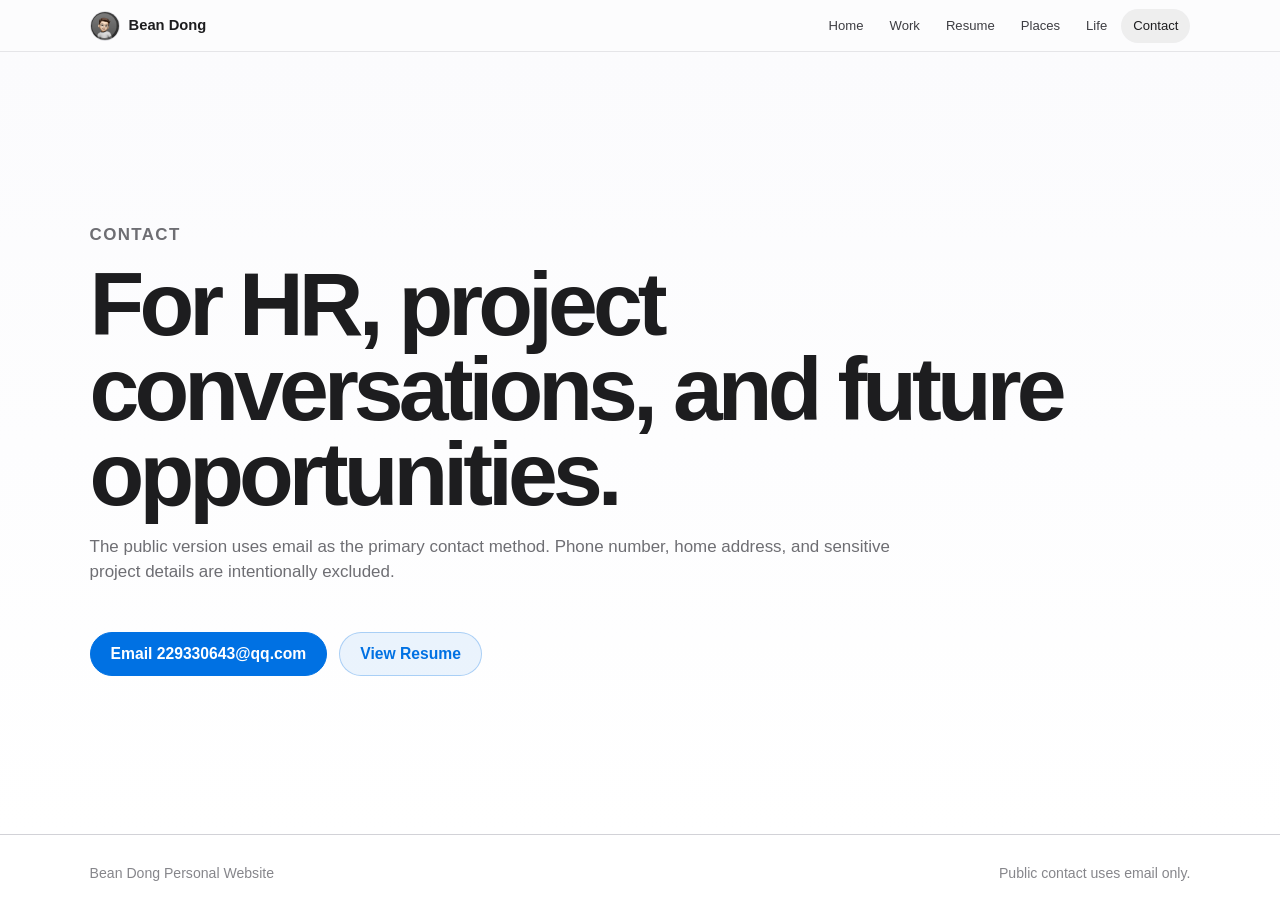
==== contact.html @ de344022 "Publish personal website" ====
<!doctype html>
<html lang="en">
  <head>
    <meta charset="utf-8" />
    <meta name="viewport" content="width=device-width, initial-scale=1" />
    <meta name="description" content="Contact Bean Dong." />
    <title>Contact | Bean Dong</title>
    <link rel="icon" href="data:," />
    <link rel="stylesheet" href="styles.css" />
  </head>
  <body data-page="contact">
    <header class="site-header">
      <a class="brand" href="index.html" aria-label="Bean Dong home">
        <img class="brand-avatar" src="assets/avatar.png" alt="" aria-hidden="true" />
        <span>Bean Dong</span>
      </a>
      <button class="nav-toggle" type="button" aria-label="Open navigation" aria-expanded="false">
        <span></span><span></span><span></span>
      </button>
      <nav class="site-nav" aria-label="Primary navigation">
        <a href="index.html" data-nav="home">Home</a>
        <a href="work.html" data-nav="work">Work</a>
        <a href="resume.html" data-nav="resume">Resume</a>
        <a href="places.html" data-nav="places">Places</a>
        <a href="life.html" data-nav="life">Life</a>
        <a href="contact.html" data-nav="contact">Contact</a>
      </nav>
    </header>

    <main>
      <section class="contact-hero">
        <p class="eyebrow">Contact</p>
        <h1>For HR, project conversations, and future opportunities.</h1>
        <p data-bind="contact.note"></p>
        <div class="hero-actions">
          <a class="button primary" id="email-link" href="#">Email Me</a>
          <a class="button secondary" href="resume.html">View Resume</a>
        </div>
      </section>
    </main>

    <footer class="site-footer">
      <span>Bean Dong Personal Website</span>
      <span>Public contact uses email only.</span>
    </footer>

    <script src="script.js"></script>
  </body>
</html>
---- styles.css ----
:root {
  color-scheme: light;
  --ink: #1d1d1f;
  --muted: #6e6e73;
  --subtle: #86868b;
  --line: #d2d2d7;
  --page: #ffffff;
  --soft: #f5f5f7;
  --card: rgba(255, 255, 255, 0.82);
  --blue: #0071e3;
  --blue-dark: #005bb5;
  --radius: 22px;
  --radius-small: 14px;
  --shadow: 0 20px 60px rgba(0, 0, 0, 0.07);
  font-family: -apple-system, BlinkMacSystemFont, "SF Pro Text", "SF Pro Display", "Helvetica Neue", Arial, sans-serif;
}

* {
  box-sizing: border-box;
}

html {
  scroll-behavior: smooth;
}

body {
  margin: 0;
  color: var(--ink);
  background: var(--page);
  line-height: 1.5;
  -webkit-font-smoothing: antialiased;
}

a {
  color: inherit;
  text-decoration: none;
}

.site-header {
  position: sticky;
  top: 0;
  z-index: 30;
  display: flex;
  align-items: center;
  justify-content: space-between;
  min-height: 52px;
  padding: 0 max(22px, 7vw);
  border-bottom: 1px solid rgba(210, 210, 215, 0.55);
  background: rgba(251, 251, 253, 0.78);
  backdrop-filter: saturate(180%) blur(20px);
}

.brand {
  display: inline-flex;
  align-items: center;
  gap: 9px;
  font-size: 0.92rem;
  font-weight: 700;
}

.brand-avatar {
  width: 30px;
  height: 30px;
  border: 1px solid rgba(210, 210, 215, 0.75);
  border-radius: 50%;
  object-fit: cover;
  object-position: center;
}

.site-nav {
  display: flex;
  align-items: center;
  gap: 2px;
}

.site-nav a {
  display: inline-flex;
  align-items: center;
  min-height: 34px;
  padding: 0 12px;
  border-radius: 999px;
  color: #3d3d42;
  font-size: 0.82rem;
  font-weight: 500;
}

.site-nav a:hover,
.site-nav a.active {
  color: var(--ink);
  background: rgba(0, 0, 0, 0.06);
}

.nav-toggle {
  display: none;
  width: 38px;
  height: 36px;
  border: 0;
  border-radius: var(--radius-small);
  background: transparent;
}

.nav-toggle span {
  display: block;
  width: 17px;
  height: 1.5px;
  margin: 4px auto;
  background: var(--ink);
}

.hero,
.page-hero,
.contact-hero,
.section {
  padding-right: max(22px, 7vw);
  padding-left: max(22px, 7vw);
}

.apple-hero {
  position: relative;
  display: grid;
  grid-template-columns: minmax(0, 1.08fr) minmax(430px, 0.92fr);
  gap: clamp(48px, 7vw, 112px);
  align-items: center;
  min-height: max(780px, calc(100svh - 52px));
  padding-top: 92px;
  padding-bottom: 108px;
  overflow: hidden;
  background:
    radial-gradient(circle at 88% 38%, rgba(204, 228, 255, 0.2), transparent 34%),
    linear-gradient(180deg, #fbfbfd 0%, #ffffff 62%, #f7f7f9 100%);
}

.apple-hero::after {
  content: "";
  position: absolute;
  right: -12vw;
  bottom: -24vh;
  width: min(760px, 64vw);
  aspect-ratio: 1;
  border-radius: 50%;
  background: linear-gradient(135deg, rgba(0, 113, 227, 0.12), rgba(175, 82, 222, 0.08), rgba(52, 199, 89, 0.07));
  filter: blur(42px);
  opacity: 0.52;
  z-index: 0;
}

.apple-hero > * {
  position: relative;
  z-index: 1;
}

.hero-copy {
  max-width: 690px;
}

.hero-statement {
  max-width: 610px;
  margin: 0;
  color: #2d2d2f;
  font-size: clamp(2.65rem, 4vw, 4.25rem);
  font-weight: 650;
  line-height: 1.02;
  text-wrap: balance;
}

.hero-story {
  display: grid;
  max-width: 630px;
  gap: 15px;
  margin-top: 30px;
}

.hero-story p {
  max-width: 620px;
  margin: 0;
  color: var(--muted);
  font-size: clamp(0.96rem, 1.15vw, 1.08rem);
  line-height: 1.62;
}

.hero-story .hero-story-lead {
  color: #48484b;
  font-size: clamp(1.08rem, 1.45vw, 1.28rem);
  font-weight: 580;
  line-height: 1.42;
}

.hero-tool-visual {
  position: relative;
  align-self: stretch;
  min-height: 650px;
  isolation: isolate;
}

.planet-system {
  position: absolute;
  inset: 0;
}

.planet-aura {
  position: absolute;
  top: 7%;
  right: -30%;
  width: 118%;
  aspect-ratio: 1;
  border-radius: 50%;
  background:
    radial-gradient(circle at 42% 42%, rgba(181, 232, 255, 0.54), rgba(72, 161, 238, 0.2) 44%, rgba(69, 111, 217, 0.08) 62%, transparent 73%);
  filter: blur(30px);
  opacity: 0.82;
  animation: planet-breathe 9s ease-in-out infinite;
}

.planet-sphere {
  position: absolute;
  z-index: 2;
  top: 7%;
  right: -36%;
  width: 108%;
  aspect-ratio: 1;
  overflow: hidden;
  border: 1px solid rgba(255, 255, 255, 0.58);
  border-radius: 50%;
  background:
    radial-gradient(circle at 30% 27%, rgba(237, 252, 255, 0.98), rgba(138, 218, 255, 0.74) 19%, rgba(47, 137, 225, 0.48) 45%, rgba(32, 75, 164, 0.62) 70%, rgba(24, 49, 119, 0.82) 100%);
  box-shadow:
    inset 32px 22px 70px rgba(255, 255, 255, 0.38),
    inset -70px -40px 110px rgba(18, 39, 105, 0.52),
    0 0 80px rgba(90, 190, 255, 0.3);
  animation: planet-breathe 9s ease-in-out infinite;
}

.planet-atmosphere {
  position: absolute;
  inset: -2%;
  border: 2px solid rgba(181, 236, 255, 0.44);
  border-radius: 50%;
  box-shadow:
    inset 0 0 48px rgba(209, 246, 255, 0.44),
    0 0 42px rgba(92, 197, 255, 0.34);
}

.planet-surface {
  position: absolute;
  inset: 0;
  background:
    radial-gradient(ellipse at 35% 31%, rgba(255, 255, 255, 0.34), transparent 24%),
    radial-gradient(ellipse at 61% 46%, rgba(73, 198, 225, 0.2), transparent 28%),
    radial-gradient(ellipse at 43% 71%, rgba(23, 75, 158, 0.28), transparent 34%),
    repeating-linear-gradient(164deg, transparent 0 25px, rgba(218, 249, 255, 0.055) 27px 29px, transparent 31px 52px);
  filter: blur(2px);
  animation: planet-surface-shift 18s ease-in-out infinite alternate;
}

.planet-haze {
  position: absolute;
  inset: 0;
  background: linear-gradient(110deg, rgba(255, 255, 255, 0.34), transparent 38%, rgba(15, 46, 121, 0.2) 79%);
  backdrop-filter: blur(1px);
}

.orbit-band {
  position: absolute;
  top: 34%;
  right: -39%;
  width: 146%;
  height: 32%;
  transform: rotate(-13deg);
}

.orbit-band span {
  position: absolute;
  border: 1px solid rgba(192, 235, 255, 0.72);
  border-radius: 50%;
  filter: drop-shadow(0 0 4px rgba(89, 190, 255, 0.2));
}

.orbit-band span:nth-child(1) {
  inset: 36% 23%;
  border-color: rgba(220, 247, 255, 0.82);
}

.orbit-band span:nth-child(2) {
  inset: 29% 18%;
  border-color: rgba(203, 240, 255, 0.68);
}

.orbit-band span:nth-child(3) {
  inset: 22% 13%;
  border-color: rgba(184, 231, 255, 0.54);
}

.orbit-band span:nth-child(4) {
  inset: 15% 8%;
  border-color: rgba(166, 220, 255, 0.42);
}

.orbit-band span:nth-child(5) {
  inset: 8% 3%;
  border-color: rgba(146, 207, 255, 0.3);
  filter: blur(0.25px) drop-shadow(0 0 6px rgba(89, 190, 255, 0.16));
}

.orbit-band span:nth-child(6) {
  inset: 1% -2%;
  border-color: rgba(127, 194, 250, 0.2);
  filter: blur(0.6px) drop-shadow(0 0 8px rgba(89, 190, 255, 0.12));
}

.orbit-band span:nth-child(7) {
  inset: -6% -7%;
  border-color: rgba(111, 180, 242, 0.11);
  filter: blur(1.2px) drop-shadow(0 0 10px rgba(89, 190, 255, 0.09));
}

.orbit-band-back {
  z-index: 1;
  clip-path: inset(-20% -15% 49% -15%);
  opacity: 0.62;
}

.orbit-band-front {
  z-index: 4;
  clip-path: inset(48% -15% -20% -15%);
  filter: drop-shadow(0 0 7px rgba(94, 197, 255, 0.2));
}

.tool-current {
  position: absolute;
  z-index: 7;
  top: 27%;
  right: -39%;
  width: 146%;
  height: 44%;
  clip-path: inset(48% -8% -18% -8%);
  transform: rotate(-13deg);
}

.tool-item {
  --tool-size: 52px;
  position: absolute;
  top: 0;
  left: 0;
  width: var(--tool-size);
  height: var(--tool-size);
  offset-path: ellipse(43% 34% at 50% 50%);
  offset-rotate: 0deg;
  animation: tool-orbit 34.65s linear var(--orbit-delay) infinite;
  will-change: offset-distance;
}

.tool-item-1 { --tool-size: 48px; }
.tool-item-2 { --tool-size: 54px; }
.tool-item-3 { --tool-size: 49px; }
.tool-item-4 { --tool-size: 57px; }
.tool-item-5 { --tool-size: 51px; }
.tool-item-6 { --tool-size: 45px; }
.tool-item-7 { --tool-size: 48px; }
.tool-item-8 { --tool-size: 55px; }
.tool-item-9 { --tool-size: 49px; }
.tool-item-10 { --tool-size: 43px; }
.tool-item-11 { --tool-size: 46px; }

.tool-icon-entry {
  width: 100%;
  height: 100%;
  opacity: 0;
  transform: translate3d(var(--capture-x), var(--capture-y), 0) scale(0.64) rotate(-12deg);
  animation: tool-capture 1100ms cubic-bezier(0.18, 0.74, 0.28, 1.08) var(--capture-delay) forwards;
}

.tool-icon-wrap {
  display: grid;
  width: 100%;
  height: 100%;
  place-items: center;
  border-radius: 25%;
  filter:
    drop-shadow(0 10px 15px rgba(10, 43, 88, 0.14))
    drop-shadow(0 0 10px rgba(115, 208, 255, 0.12));
  transform: rotate(13deg);
  transition:
    transform 280ms cubic-bezier(0.2, 0.8, 0.2, 1),
    filter 280ms ease,
    opacity 280ms ease;
}

.tool-item:hover {
  z-index: 8;
  animation-play-state: paused;
}

.tool-item:hover .tool-icon-wrap {
  filter:
    drop-shadow(0 18px 24px rgba(0, 0, 0, 0.16))
    drop-shadow(0 0 16px rgba(0, 113, 227, 0.14));
  transform: translateY(-5px) rotate(16deg) scale(1.12);
}

.tool-icon-wrap img {
  width: 100%;
  height: 100%;
  border-radius: 24%;
  object-fit: contain;
}

@keyframes tool-orbit {
  from { offset-distance: 0%; }
  to { offset-distance: 100%; }
}

@keyframes tool-capture {
  0% {
    opacity: 0;
    transform: translate3d(var(--capture-x), var(--capture-y), 0) scale(0.64) rotate(-12deg);
  }
  72% {
    opacity: 1;
    transform: translate3d(7px, -5px, 0) scale(1.04) rotate(3deg);
  }
  100% {
    opacity: 1;
    transform: translate3d(0, 0, 0) scale(1) rotate(0);
  }
}

@keyframes planet-breathe {
  0%,
  100% {
    filter: saturate(0.94) brightness(0.98);
    transform: scale(0.995);
  }
  50% {
    filter: saturate(1.05) brightness(1.035);
    transform: scale(1.01);
  }
}

@keyframes planet-surface-shift {
  from { transform: translate3d(-1.5%, -0.5%, 0) scale(1.02); }
  to { transform: translate3d(1.5%, 0.7%, 0) scale(1.05); }
}

.visual-fog {
  position: absolute;
  z-index: 6;
  inset: 0;
  pointer-events: none;
  background:
    linear-gradient(90deg, rgba(255, 255, 255, 0.78), transparent 20%),
    linear-gradient(180deg, transparent 66%, rgba(247, 247, 249, 0.55));
}

.page-hero,
.contact-hero {
  display: grid;
  align-content: center;
  min-height: 430px;
  padding-top: 88px;
  padding-bottom: 76px;
  background: linear-gradient(180deg, #fbfbfd, #fff);
}

.contact-hero {
  min-height: calc(100vh - 118px);
}

.eyebrow {
  margin: 0 0 14px;
  color: var(--blue);
  font-size: 0.78rem;
  font-weight: 700;
  letter-spacing: 0.08em;
  text-transform: uppercase;
}

h1,
h2,
h3,
h4,
p {
  overflow-wrap: anywhere;
}

h1 {
  max-width: 980px;
  margin: 0 auto;
  font-size: clamp(3.4rem, 8vw, 7.5rem);
  font-weight: 700;
  line-height: 0.95;
  letter-spacing: -0.055em;
}

.page-hero h1,
.contact-hero h1 {
  margin: 0;
  font-size: clamp(3rem, 7vw, 6rem);
}

h2 {
  margin: 0;
  font-size: clamp(2rem, 4.6vw, 4.4rem);
  font-weight: 700;
  line-height: 1.03;
  letter-spacing: -0.045em;
}

h3 {
  margin: 0;
  font-size: 1.35rem;
  line-height: 1.2;
  letter-spacing: -0.02em;
}

h4 {
  margin: 0;
}

.hero-title {
  max-width: 900px;
  margin: 22px auto 0;
  color: var(--ink);
  font-size: clamp(1.35rem, 2.5vw, 2.25rem);
  font-weight: 600;
  line-height: 1.16;
  white-space: pre-line;
  text-wrap: balance;
}

.hero-summary,
.page-hero p,
.contact-hero p,
.section-heading p,
.prose,
.info-panel p,
.resume-card p,
.place-card p,
.life-card p {
  max-width: 850px;
  color: var(--muted);
  font-size: 1.06rem;
}

.apple-hero .hero-summary {
  max-width: 620px;
  margin: 22px 0 0;
  font-size: 0.98rem;
  line-height: 1.58;
}

.large {
  font-size: clamp(1.18rem, 2vw, 1.65rem);
  line-height: 1.35;
}

.hero-actions {
  display: flex;
  flex-wrap: wrap;
  justify-content: flex-start;
  gap: 12px;
  margin-top: 30px;
}

.contact-hero .hero-actions {
  justify-content: flex-start;
}

.button {
  display: inline-flex;
  align-items: center;
  justify-content: center;
  min-height: 44px;
  padding: 0 20px;
  border: 1px solid var(--line);
  border-radius: 999px;
  font-size: 0.98rem;
  font-weight: 600;
  transition: transform 160ms ease, background 160ms ease, color 160ms ease;
}

.button:hover {
  transform: translateY(-1px);
}

.button.primary {
  color: #fff;
  border-color: var(--blue);
  background: var(--blue);
}

.button.primary:hover {
  background: var(--blue-dark);
}

.button.secondary {
  color: var(--blue);
  border-color: rgba(0, 113, 227, 0.28);
  background: rgba(0, 113, 227, 0.08);
}

.button.text-button {
  color: var(--blue);
  border-color: transparent;
  background: transparent;
}

.tag-cloud,
.capability-list,
.badge-list {
  display: flex;
  flex-wrap: wrap;
  gap: 8px;
}

.tag-cloud {
  justify-content: flex-start;
  max-width: 680px;
  margin: 26px 0 0;
}

.hero-tag-cloud {
  position: absolute;
  right: max(22px, 7vw);
  bottom: 34px;
  left: max(22px, 7vw);
  width: auto;
  max-width: none;
  margin: 0;
  justify-content: center;
  gap: 8px 10px;
}

.hero-tag-cloud .tag {
  color: #57575b;
  background: rgba(255, 255, 255, 0.58);
  box-shadow: inset 0 0 0 1px rgba(210, 210, 215, 0.32);
  backdrop-filter: blur(10px);
}

.tag,
.badge,
.capability {
  display: inline-flex;
  align-items: center;
  min-height: 30px;
  padding: 5px 10px;
  border-radius: 999px;
  color: #424245;
  background: rgba(245, 245, 247, 0.92);
  font-size: 0.86rem;
  font-weight: 600;
}

.section {
  padding-top: 104px;
  padding-bottom: 104px;
}

.soft-section {
  background: var(--soft);
}

.split-section {
  display: grid;
  grid-template-columns: minmax(260px, 0.9fr) minmax(320px, 1.1fr);
  gap: 48px;
  align-items: start;
}

.section-heading {
  display: grid;
  gap: 14px;
  margin-bottom: 34px;
}

.section-heading.compact {
  max-width: 900px;
}

.section-heading.centered {
  max-width: 820px;
  margin-right: auto;
  margin-left: auto;
  text-align: center;
}

.section-heading.centered p {
  margin-right: auto;
  margin-left: auto;
}

.metric-grid,
.preview-grid,
.places-grid,
.life-grid {
  display: grid;
  grid-template-columns: repeat(3, minmax(0, 1fr));
  gap: 18px;
}

.metric,
.preview-card,
.info-panel,
.timeline-card,
.resume-card,
.place-card,
.life-card {
  border: 1px solid rgba(210, 210, 215, 0.78);
  border-radius: var(--radius);
  background: var(--card);
  box-shadow: var(--shadow);
}

.metric,
.preview-card,
.info-panel,
.resume-card,
.place-card,
.life-card {
  padding: 24px;
}

.metric,
.preview-card,
.info-panel,
.resume-card,
.place-card,
.life-card {
  transition: transform 220ms ease, box-shadow 220ms ease;
}

.metric:hover,
.preview-card:hover,
.info-panel:hover,
.resume-card:hover,
.place-card:hover,
.life-card:hover {
  transform: translateY(-3px);
  box-shadow: 0 26px 70px rgba(0, 0, 0, 0.09);
}

.metric strong {
  display: block;
  font-size: 2.3rem;
  line-height: 1;
}

.metric h3 {
  margin-top: 14px;
  font-size: 1.08rem;
}

.metric span {
  display: block;
  margin-top: 8px;
  color: var(--muted);
  font-size: 0.95rem;
  font-weight: 500;
}

.preview-card {
  display: grid;
  gap: 14px;
}

.preview-card p,
.timeline-card p {
  margin: 0;
  color: var(--muted);
}

.work-overview {
  display: grid;
  grid-template-columns: repeat(2, minmax(0, 1fr));
  gap: 18px;
  margin-bottom: 24px;
}

.work-page {
  --work-pad: max(22px, 7vw);
  background:
    radial-gradient(circle at 88% 5%, rgba(0, 113, 227, 0.055), transparent 24rem),
    linear-gradient(180deg, #fbfbfd 0, #fff 34rem);
}

.work-intro,
.work-timeline-section {
  padding-right: var(--work-pad);
  padding-left: var(--work-pad);
}

.work-intro {
  padding-top: 28px;
  padding-bottom: 18px;
}

.work-label {
  margin-bottom: 12px;
}

.work-page .work-overview {
  gap: 14px;
  margin-bottom: 0;
}

.work-page .info-panel {
  position: relative;
  min-height: 190px;
  padding: 23px 24px 22px;
  overflow: hidden;
  border-color: rgba(210, 210, 215, 0.64);
  background: rgba(255, 255, 255, 0.72);
  box-shadow: 0 12px 36px rgba(0, 0, 0, 0.045);
  backdrop-filter: blur(18px);
}

.work-page .info-panel:hover {
  transform: none;
  box-shadow: 0 16px 42px rgba(0, 0, 0, 0.065);
}

.work-page .info-panel h2 {
  margin-top: 14px;
  font-size: clamp(1.45rem, 2.2vw, 2rem);
  letter-spacing: -0.035em;
}

.work-page .info-panel > p {
  max-width: 700px;
  margin: 9px 0 0;
  color: #626267;
  font-size: 0.92rem;
  line-height: 1.52;
}

.panel-heading {
  display: flex;
  align-items: center;
  justify-content: space-between;
  gap: 16px;
}

.panel-label {
  margin: 0;
  color: var(--subtle);
  font-size: 0.7rem;
  font-weight: 750;
  letter-spacing: 0.09em;
  text-transform: uppercase;
}

.status-dot {
  display: inline-flex;
  align-items: center;
  gap: 6px;
  color: #46705c;
  font-size: 0.72rem;
  font-weight: 650;
}

.status-dot::before {
  width: 7px;
  height: 7px;
  border-radius: 50%;
  background: #64a77f;
  box-shadow: 0 0 0 4px rgba(100, 167, 127, 0.12);
  content: "";
}

.overlap-symbol {
  position: relative;
  width: 44px;
  height: 17px;
}

.overlap-symbol i {
  position: absolute;
  width: 29px;
  height: 4px;
  border-radius: 999px;
  background: #8297b6;
}

.overlap-symbol i:nth-child(1) { top: 0; left: 0; }
.overlap-symbol i:nth-child(2) { top: 6px; left: 8px; background: #8e82ae; }
.overlap-symbol i:nth-child(3) { top: 12px; left: 15px; background: #6c9e9b; }

.work-page .program-list,
.work-page .capability-list {
  display: flex;
  flex-wrap: wrap;
  gap: 6px;
}

.work-page .program-list {
  margin-top: 15px;
}

.program-tag {
  display: inline-flex;
  align-items: center;
  min-height: 25px;
  padding: 3px 9px;
  color: #45617f;
  border: 1px solid rgba(79, 128, 184, 0.16);
  border-radius: 999px;
  background: rgba(79, 128, 184, 0.08);
  font-size: 0.7rem;
  font-weight: 650;
}

.work-page .capability-list {
  margin-top: 7px;
}

.work-page .capability {
  min-height: 25px;
  padding: 3px 8px;
  color: #5d5d62;
  background: rgba(245, 245, 247, 0.92);
  font-size: 0.7rem;
  font-weight: 600;
}

.work-page .capability:nth-child(n + 5) {
  display: none;
}

.timeline-link {
  display: inline-flex;
  gap: 7px;
  align-items: center;
  margin-top: 15px;
  color: var(--blue);
  font-size: 0.82rem;
  font-weight: 650;
}

.work-timeline-section {
  padding-top: 20px;
  padding-bottom: 104px;
}

.work-timeline-heading {
  display: grid;
  grid-template-columns: auto auto minmax(260px, 1fr);
  gap: 10px 18px;
  align-items: baseline;
  margin: 0 0 16px 94px;
}

.work-timeline-heading .eyebrow {
  margin: 0;
}

.work-timeline-heading h1 {
  margin: 0;
  font-size: 1.3rem;
  line-height: 1.15;
  letter-spacing: -0.025em;
}

.work-timeline-heading > p {
  max-width: 560px;
  margin: 0;
  color: var(--muted);
  font-size: 0.78rem;
  line-height: 1.4;
}

.tone-blue { --tone: #4f80b8; }
.tone-violet { --tone: #8174a6; }
.tone-teal { --tone: #4f8f8c; }
.tone-indigo { --tone: #667c9d; }
.tone-slate { --tone: #83868d; }

.timeline-list {
  position: relative;
  display: grid;
  gap: 18px;
  padding-bottom: 12px;
}

.timeline-list::before {
  position: absolute;
  top: 18px;
  bottom: 18px;
  left: 46px;
  width: 2px;
  border-radius: 999px;
  background: linear-gradient(180deg, #4f80b8, #8174a6 28%, #4f8f8c 58%, #667c9d 78%, #83868d);
  content: "";
}

.timeline-entry {
  position: relative;
  display: grid;
  grid-template-columns: 94px minmax(0, 1fr);
  align-items: start;
}

.timeline-rail {
  position: relative;
  display: flex;
  justify-content: center;
  padding-top: 24px;
}

.timeline-rail::after {
  position: absolute;
  top: 39px;
  right: 0;
  left: 47px;
  height: 2px;
  background: color-mix(in srgb, var(--tone) 62%, white);
  content: "";
}

.timeline-node {
  z-index: 1;
  display: grid;
  width: 32px;
  height: 32px;
  place-items: center;
  color: var(--tone);
  border: 2px solid var(--tone);
  border-radius: 50%;
  background: #fff;
  box-shadow: 0 0 0 6px #fff;
  font-size: 0.62rem;
  font-weight: 750;
}

.timeline-card {
  position: relative;
  padding: 24px 26px;
  overflow: hidden;
  border-color: rgba(210, 210, 215, 0.7);
  box-shadow: none;
}

.timeline-card::before {
  position: absolute;
  top: 0;
  bottom: 0;
  left: 0;
  width: 4px;
  background: var(--tone);
  content: "";
}

.timeline-body {
  display: grid;
  gap: 14px;
}

.timeline-heading {
  display: grid;
  grid-template-columns: minmax(0, 1fr) 128px;
  gap: 24px;
  align-items: center;
}

.timeline-type {
  margin-bottom: 6px !important;
  color: var(--tone) !important;
  font-size: 0.69rem;
  font-weight: 700;
  letter-spacing: 0.08em;
  text-transform: uppercase;
}

.timeline-heading h3 {
  font-size: clamp(1.35rem, 2vw, 1.75rem);
}

.timeline-company {
  margin-top: 4px !important;
  font-size: 0.84rem;
}

.product-visual {
  display: grid;
  width: 128px;
  height: 96px;
  place-items: center;
  overflow: hidden;
  border-radius: 15px;
  background: linear-gradient(145deg, #fbfbfd, #f1f1f3);
}

.product-visual img {
  width: 100%;
  height: 100%;
  object-fit: contain;
  transform: scale(1.06);
}

.timeline-meta {
  display: grid;
  grid-template-columns: repeat(3, minmax(0, 1fr));
  gap: 10px;
}

.meta-box {
  padding: 10px 11px;
  border-radius: var(--radius-small);
  background: rgba(245, 245, 247, 0.88);
}

.meta-box span {
  display: block;
  color: var(--subtle);
  font-size: 0.76rem;
  font-weight: 700;
  text-transform: uppercase;
}

.meta-box strong {
  display: block;
  margin-top: 3px;
  font-size: 0.86rem;
}

.timeline-card ul,
.resume-card ul {
  margin: 0;
  padding-left: 18px;
  color: var(--muted);
}

.details {
  color: var(--muted);
  font-size: 0.9rem;
  line-height: 1.55;
}

.timeline-highlight {
  display: grid;
  grid-template-columns: 125px minmax(0, 1fr);
  gap: 16px;
  padding-top: 12px;
  border-top: 1px solid rgba(210, 210, 215, 0.65);
}

.timeline-highlight span {
  color: var(--subtle);
  font-size: 0.69rem;
  font-weight: 700;
  letter-spacing: 0.06em;
  text-transform: uppercase;
}

.timeline-highlight p {
  color: #4d4d51;
  font-size: 0.84rem;
  line-height: 1.45;
}

.work-page .timeline-card .badge {
  min-height: 25px;
  padding: 3px 8px;
  color: color-mix(in srgb, var(--tone) 72%, #3d3d42);
  background: color-mix(in srgb, var(--tone) 9%, white);
  font-size: 0.7rem;
}

.resume-layout {
  display: grid;
  grid-template-columns: repeat(2, minmax(0, 1fr));
  gap: 18px;
}

.resume-card {
  padding: 30px;
  box-shadow: none;
}

.resume-card.wide {
  grid-column: 1 / -1;
}

.resume-primary {
  background: #fbfbfd;
}

.resume-profile {
  display: grid;
  max-width: 900px;
  gap: 8px;
  margin-top: 24px;
}

.resume-profile p {
  margin: 0;
  color: var(--muted);
  font-size: 1.04rem;
}

.resume-experience-item {
  padding: 34px 0;
  border-bottom: 1px solid var(--line);
}

.resume-experience-item:last-child {
  border-bottom: 0;
}

.resume-experience-item h3 {
  margin-bottom: 6px;
}

.resume-experience-heading {
  display: flex;
  justify-content: space-between;
  gap: 24px;
  align-items: flex-start;
  margin-bottom: 24px;
}

.resume-experience-heading p {
  margin: 4px 0 0;
}

.resume-experience-heading span {
  flex: 0 0 auto;
  display: block;
  color: var(--subtle);
  font-weight: 700;
}

.resume-experience-item h4 {
  margin: 22px 0 10px;
  color: var(--subtle);
  font-size: 0.74rem;
  letter-spacing: 0.09em;
  text-transform: uppercase;
}

.resume-experience-item ol,
.resume-experience-item ul {
  display: grid;
  gap: 8px;
  margin: 0;
  padding-left: 20px;
  color: var(--muted);
}

.resume-product-list {
  grid-template-columns: repeat(2, minmax(0, 1fr));
}

.skill-columns {
  display: grid;
  grid-template-columns: repeat(3, minmax(0, 1fr));
  gap: 14px;
}

.skill-group {
  padding: 16px;
  border-radius: var(--radius-small);
  background: var(--soft);
}

.skill-group ul {
  margin: 10px 0 0;
}

.place-card,
.life-card {
  box-shadow: none;
}

.place-card {
  display: grid;
  gap: 14px;
}

.life-card {
  min-height: 220px;
}

.site-footer {
  display: flex;
  justify-content: space-between;
  flex-wrap: wrap;
  gap: 12px;
  padding: 28px max(22px, 7vw);
  color: var(--subtle);
  border-top: 1px solid var(--line);
  font-size: 0.88rem;
}

@media (max-width: 980px) {
  .apple-hero {
    grid-template-columns: 1fr;
    gap: 22px;
    padding-top: 76px;
  }

  .hero-copy {
    max-width: 760px;
  }

  .hero-tool-visual {
    width: min(620px, 100%);
    min-height: 520px;
    margin: 0 auto;
  }

  .split-section,
  .work-overview,
  .resume-layout {
    grid-template-columns: 1fr;
  }

  .metric-grid,
  .preview-grid,
  .places-grid,
  .life-grid,
  .skill-columns,
  .timeline-meta {
    grid-template-columns: repeat(2, minmax(0, 1fr));
  }

}

@media (max-width: 720px) {
  .site-header {
    min-height: 56px;
    padding: 0 18px;
  }

  .nav-toggle {
    display: block;
  }

  .site-nav {
    position: absolute;
    top: 56px;
    right: 14px;
    left: 14px;
    display: none;
    flex-direction: column;
    align-items: stretch;
    padding: 8px;
    border: 1px solid rgba(210, 210, 215, 0.78);
    border-radius: var(--radius-small);
    background: rgba(251, 251, 253, 0.96);
    box-shadow: var(--shadow);
  }

  .site-header.nav-open .site-nav {
    display: flex;
  }

  .site-nav a {
    min-height: 42px;
  }

  .apple-hero {
    min-height: auto;
    gap: 52px;
    padding-top: 54px;
    padding-bottom: 64px;
  }

  .page-hero,
  .contact-hero,
  .section {
    padding-right: 20px;
    padding-left: 20px;
  }

  .section {
    padding-top: 72px;
    padding-bottom: 72px;
  }

  .work-page {
    --work-pad: 20px;
  }

  .work-intro {
    padding-top: 22px;
    padding-bottom: 12px;
  }

  .work-page .work-overview {
    grid-template-columns: 1fr;
  }

  .work-page .info-panel {
    min-height: auto;
    padding: 20px;
  }

  .work-timeline-section {
    padding-top: 18px;
    padding-bottom: 72px;
  }

  .work-timeline-heading {
    display: grid;
    grid-template-columns: auto 1fr;
    gap: 5px 10px;
    margin: 0 0 14px 56px;
  }

  .work-timeline-heading h1 {
    font-size: 1.12rem;
  }

  .work-timeline-heading > p {
    grid-column: 1 / -1;
  }

  .timeline-list {
    gap: 14px;
  }

  .timeline-list::before {
    left: 23px;
  }

  .timeline-entry {
    grid-template-columns: 56px minmax(0, 1fr);
  }

  .timeline-rail {
    padding-top: 20px;
  }

  .timeline-rail::after {
    top: 33px;
    left: 24px;
  }

  .timeline-node {
    width: 28px;
    height: 28px;
    box-shadow: 0 0 0 4px #fff;
    font-size: 0.58rem;
  }

  .timeline-card {
    padding: 19px 18px;
  }

  .page-hero,
  .contact-hero {
    min-height: auto;
    padding-top: 64px;
    padding-bottom: 52px;
  }

  h1 {
    font-size: clamp(3.1rem, 15vw, 4.8rem);
  }

  .hero-statement {
    font-size: clamp(2.65rem, 12vw, 4rem);
  }

  .hero-story {
    gap: 14px;
    margin-top: 28px;
  }

  .hero-story p {
    font-size: 1rem;
    line-height: 1.56;
  }

  .hero-story .hero-story-lead {
    font-size: 1.12rem;
  }

  .hero-tool-visual {
    width: 100%;
    min-height: 390px;
  }

  .planet-aura {
    top: 11%;
    right: -38%;
    width: 122%;
  }

  .planet-sphere {
    top: 12%;
    right: -42%;
    width: 112%;
  }

  .orbit-band {
    top: 43%;
    right: -48%;
    width: 150%;
    height: 31%;
  }

  .orbit-band-front {
    top: 43%;
  }

  .tool-current {
    top: 37%;
    right: -48%;
    width: 150%;
    height: 42%;
  }

  .tool-item {
    --tool-size: 38px;
    animation-duration: 42s;
  }

  .tool-item-2,
  .tool-item-4,
  .tool-item-8 {
    --tool-size: 43px;
  }

  .tool-item-6,
  .tool-item-10,
  .tool-item-11 {
    --tool-size: 34px;
  }

  .visual-fog {
    background:
      linear-gradient(90deg, rgba(255, 255, 255, 0.58), transparent 18%),
      linear-gradient(180deg, transparent 64%, rgba(247, 247, 249, 0.48));
  }

  .page-hero h1,
  .contact-hero h1 {
    font-size: clamp(2.7rem, 13vw, 4.3rem);
  }

  h2 {
    font-size: clamp(2rem, 10vw, 3.2rem);
  }

  .metric-grid,
  .preview-grid,
  .places-grid,
  .life-grid,
  .skill-columns,
  .timeline-meta {
    grid-template-columns: 1fr;
  }

  .timeline-heading {
    grid-template-columns: 1fr;
  }

  .product-visual {
    width: 100%;
    height: 170px;
    grid-row: 1;
  }

  .timeline-highlight {
    grid-template-columns: 1fr;
    gap: 5px;
  }

  .resume-experience-heading {
    display: grid;
    gap: 8px;
  }

  .resume-product-list {
    grid-template-columns: 1fr;
  }

  .hero-actions {
    justify-content: flex-start;
  }

  .hero-actions .button {
    width: auto;
  }

  .hero-tag-cloud {
    position: relative;
    right: auto;
    bottom: auto;
    left: auto;
    grid-column: 1;
    width: 100%;
    margin-top: -16px;
    justify-content: center;
  }
}

@media (prefers-reduced-motion: reduce) {
  html {
    scroll-behavior: auto;
  }

  .tool-item {
    opacity: 1;
    transform: none;
    animation: none;
  }

  .tool-item-1 { offset-distance: 0%; }
  .tool-item-2 { offset-distance: 9%; }
  .tool-item-3 { offset-distance: 18%; }
  .tool-item-4 { offset-distance: 27%; }
  .tool-item-5 { offset-distance: 36%; }
  .tool-item-6 { offset-distance: 45%; }
  .tool-item-7 { offset-distance: 54%; }
  .tool-item-8 { offset-distance: 63%; }
  .tool-item-9 { offset-distance: 72%; }
  .tool-item-10 { offset-distance: 81%; }
  .tool-item-11 { offset-distance: 90%; }

  .tool-icon-entry {
    opacity: 1;
    transform: none;
    animation: none;
  }

  .planet-aura,
  .planet-sphere,
  .planet-surface {
    animation: none;
  }

  .tool-icon-wrap,
  .button,
  .metric,
  .preview-card,
  .info-panel,
  .resume-card,
  .place-card,
  .life-card {
    transition: none;
  }
}
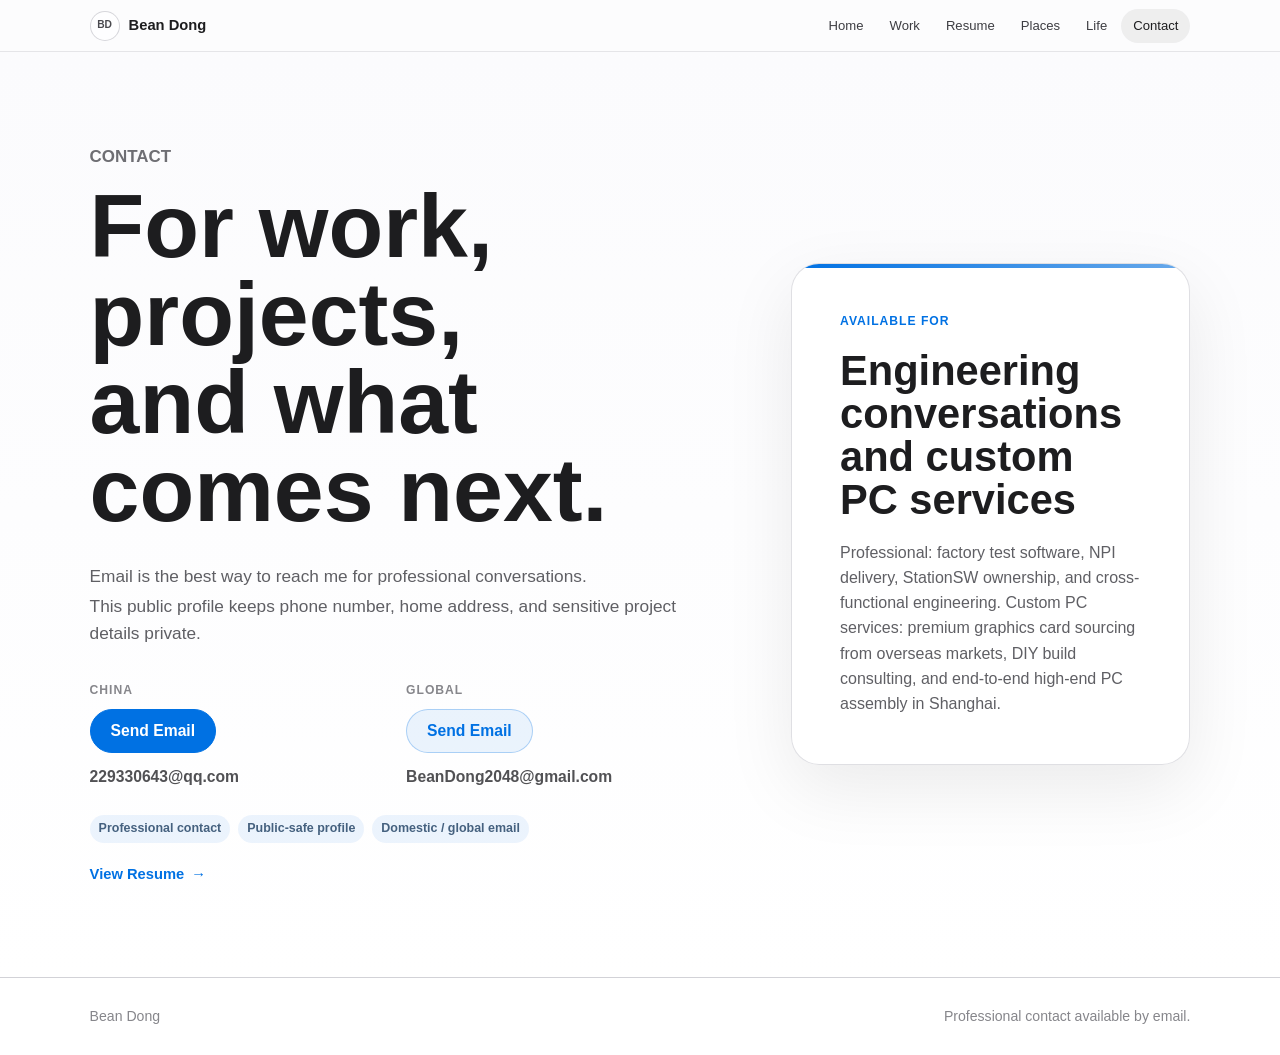
==== commit a858ab87: "Refresh personal website content and visuals" ====
--- a/contact.html
+++ b/contact.html
@@ -6,12 +6,12 @@
     <meta name="description" content="Contact Bean Dong." />
     <title>Contact | Bean Dong</title>
     <link rel="icon" href="data:," />
-    <link rel="stylesheet" href="styles.css" />
+    <link rel="stylesheet" href="styles.css?v=20260610-4" />
   </head>
   <body data-page="contact">
     <header class="site-header">
       <a class="brand" href="index.html" aria-label="Bean Dong home">
-        <img class="brand-avatar" src="assets/avatar.png" alt="" aria-hidden="true" />
+        <span class="brand-monogram" aria-hidden="true">BD</span>
         <span>Bean Dong</span>
       </a>
       <button class="nav-toggle" type="button" aria-label="Open navigation" aria-expanded="false">
@@ -28,22 +28,53 @@
     </header>
 
     <main>
-      <section class="contact-hero">
-        <p class="eyebrow">Contact</p>
-        <h1>For HR, project conversations, and future opportunities.</h1>
-        <p data-bind="contact.note"></p>
-        <div class="hero-actions">
-          <a class="button primary" id="email-link" href="#">Email Me</a>
-          <a class="button secondary" href="resume.html">View Resume</a>
+      <section class="contact-hero standard-hero contact-standard-hero">
+        <div class="standard-hero-copy contact-intro">
+          <p class="eyebrow">Contact</p>
+          <h1 data-bind="contact.headline"></h1>
+          <div class="contact-notes">
+            <p class="contact-note" data-bind="contact.note"></p>
+            <p class="contact-note" data-bind="contact.privacyNote"></p>
+          </div>
+          <div class="contact-email-list">
+            <div class="contact-email-item">
+              <p class="contact-email-label">China</p>
+              <div class="contact-email-line">
+                <a class="button primary" id="china-email-link" href="#">Send Email</a>
+                <a class="contact-email-address" id="china-email-address" href="#"></a>
+              </div>
+            </div>
+            <div class="contact-email-item">
+              <p class="contact-email-label">Global</p>
+              <div class="contact-email-line">
+                <a class="button secondary" id="global-email-link" href="#">Send Email</a>
+                <a class="contact-email-address" id="global-email-address" href="#"></a>
+              </div>
+            </div>
+          </div>
+          <div class="contact-signals" aria-label="Contact details">
+            <span>Professional contact</span>
+            <span>Public-safe profile</span>
+            <span>Domestic / global email</span>
+          </div>
+          <a class="contact-resume-link" href="resume.html">
+            View Resume
+            <span aria-hidden="true">→</span>
+          </a>
         </div>
+        <aside class="contact-card">
+          <p class="contact-card-label" data-bind="contact.cardLabel"></p>
+          <h2 data-bind="contact.cardTitle"></h2>
+          <p class="contact-card-copy" data-bind="contact.cardBody"></p>
+        </aside>
       </section>
     </main>
 
     <footer class="site-footer">
-      <span>Bean Dong Personal Website</span>
-      <span>Public contact uses email only.</span>
+      <span>Bean Dong</span>
+      <span>Professional contact available by email.</span>
     </footer>
 
-    <script src="script.js"></script>
+    <script src="script.js?v=20260610-4"></script>
   </body>
 </html>
--- a/styles.css
+++ b/styles.css
@@ -58,13 +58,18 @@
   font-weight: 700;
 }
 
-.brand-avatar {
+.brand-monogram {
+  display: inline-grid;
+  place-items: center;
   width: 30px;
   height: 30px;
-  border: 1px solid rgba(210, 210, 215, 0.75);
+  border: 1px solid rgba(210, 210, 215, 0.9);
   border-radius: 50%;
-  object-fit: cover;
-  object-position: center;
+  color: #4a4a4f;
+  background: rgba(255, 255, 255, 0.82);
+  font-size: 0.64rem;
+  font-weight: 750;
+  line-height: 1;
 }
 
 .site-nav {
@@ -118,30 +123,26 @@
 .apple-hero {
   position: relative;
   display: grid;
-  grid-template-columns: minmax(0, 1.08fr) minmax(430px, 0.92fr);
-  gap: clamp(48px, 7vw, 112px);
-  align-items: center;
-  min-height: max(780px, calc(100svh - 52px));
-  padding-top: 92px;
-  padding-bottom: 108px;
+  place-items: center;
+  min-height: min(620px, calc(100svh - 52px));
+  padding-top: 48px;
+  padding-bottom: 52px;
   overflow: hidden;
-  background:
-    radial-gradient(circle at 88% 38%, rgba(204, 228, 255, 0.2), transparent 34%),
-    linear-gradient(180deg, #fbfbfd 0%, #ffffff 62%, #f7f7f9 100%);
+  background: #fbfbfd;
 }
 
 .apple-hero::after {
   content: "";
   position: absolute;
-  right: -12vw;
-  bottom: -24vh;
-  width: min(760px, 64vw);
-  aspect-ratio: 1;
-  border-radius: 50%;
-  background: linear-gradient(135deg, rgba(0, 113, 227, 0.12), rgba(175, 82, 222, 0.08), rgba(52, 199, 89, 0.07));
-  filter: blur(42px);
-  opacity: 0.52;
+  right: max(22px, 7vw);
+  bottom: 36px;
+  left: max(22px, 7vw);
+  height: 1px;
+  background:
+    linear-gradient(90deg, transparent, rgba(210, 210, 215, 0.72), transparent);
+  opacity: 0.78;
   z-index: 0;
+  pointer-events: none;
 }
 
 .apple-hero > * {
@@ -150,305 +151,60 @@
 }
 
 .hero-copy {
-  max-width: 690px;
+  display: grid;
+  justify-items: center;
+  width: min(100%, 1080px);
+  max-width: 1080px;
+  text-align: center;
 }
 
 .hero-statement {
-  max-width: 610px;
+  max-width: 1040px;
   margin: 0;
   color: #2d2d2f;
-  font-size: clamp(2.65rem, 4vw, 4.25rem);
+  font-size: clamp(3.6rem, 6.5vw, 7rem);
   font-weight: 650;
-  line-height: 1.02;
+  line-height: 0.98;
+  letter-spacing: 0;
   text-wrap: balance;
 }
 
 .hero-story {
   display: grid;
-  max-width: 630px;
+  max-width: 820px;
   gap: 15px;
-  margin-top: 30px;
+  margin-top: 34px;
 }
 
 .hero-story p {
-  max-width: 620px;
+  max-width: 820px;
   margin: 0;
   color: var(--muted);
-  font-size: clamp(0.96rem, 1.15vw, 1.08rem);
-  line-height: 1.62;
+  font-size: clamp(1rem, 1.25vw, 1.14rem);
+  line-height: 1.58;
 }
 
 .hero-story .hero-story-lead {
   color: #48484b;
-  font-size: clamp(1.08rem, 1.45vw, 1.28rem);
+  font-size: clamp(1.22rem, 1.8vw, 1.62rem);
   font-weight: 580;
   line-height: 1.42;
 }
 
-.hero-tool-visual {
-  position: relative;
-  align-self: stretch;
-  min-height: 650px;
-  isolation: isolate;
-}
-
-.planet-system {
-  position: absolute;
-  inset: 0;
-}
-
-.planet-aura {
-  position: absolute;
-  top: 7%;
-  right: -30%;
-  width: 118%;
-  aspect-ratio: 1;
-  border-radius: 50%;
-  background:
-    radial-gradient(circle at 42% 42%, rgba(181, 232, 255, 0.54), rgba(72, 161, 238, 0.2) 44%, rgba(69, 111, 217, 0.08) 62%, transparent 73%);
-  filter: blur(30px);
-  opacity: 0.82;
-  animation: planet-breathe 9s ease-in-out infinite;
-}
-
-.planet-sphere {
-  position: absolute;
-  z-index: 2;
-  top: 7%;
-  right: -36%;
-  width: 108%;
-  aspect-ratio: 1;
-  overflow: hidden;
-  border: 1px solid rgba(255, 255, 255, 0.58);
-  border-radius: 50%;
-  background:
-    radial-gradient(circle at 30% 27%, rgba(237, 252, 255, 0.98), rgba(138, 218, 255, 0.74) 19%, rgba(47, 137, 225, 0.48) 45%, rgba(32, 75, 164, 0.62) 70%, rgba(24, 49, 119, 0.82) 100%);
-  box-shadow:
-    inset 32px 22px 70px rgba(255, 255, 255, 0.38),
-    inset -70px -40px 110px rgba(18, 39, 105, 0.52),
-    0 0 80px rgba(90, 190, 255, 0.3);
-  animation: planet-breathe 9s ease-in-out infinite;
-}
-
-.planet-atmosphere {
-  position: absolute;
-  inset: -2%;
-  border: 2px solid rgba(181, 236, 255, 0.44);
-  border-radius: 50%;
-  box-shadow:
-    inset 0 0 48px rgba(209, 246, 255, 0.44),
-    0 0 42px rgba(92, 197, 255, 0.34);
-}
-
-.planet-surface {
-  position: absolute;
-  inset: 0;
-  background:
-    radial-gradient(ellipse at 35% 31%, rgba(255, 255, 255, 0.34), transparent 24%),
-    radial-gradient(ellipse at 61% 46%, rgba(73, 198, 225, 0.2), transparent 28%),
-    radial-gradient(ellipse at 43% 71%, rgba(23, 75, 158, 0.28), transparent 34%),
-    repeating-linear-gradient(164deg, transparent 0 25px, rgba(218, 249, 255, 0.055) 27px 29px, transparent 31px 52px);
-  filter: blur(2px);
-  animation: planet-surface-shift 18s ease-in-out infinite alternate;
-}
-
-.planet-haze {
-  position: absolute;
-  inset: 0;
-  background: linear-gradient(110deg, rgba(255, 255, 255, 0.34), transparent 38%, rgba(15, 46, 121, 0.2) 79%);
-  backdrop-filter: blur(1px);
-}
-
-.orbit-band {
-  position: absolute;
-  top: 34%;
-  right: -39%;
-  width: 146%;
-  height: 32%;
-  transform: rotate(-13deg);
-}
-
-.orbit-band span {
-  position: absolute;
-  border: 1px solid rgba(192, 235, 255, 0.72);
-  border-radius: 50%;
-  filter: drop-shadow(0 0 4px rgba(89, 190, 255, 0.2));
-}
-
-.orbit-band span:nth-child(1) {
-  inset: 36% 23%;
-  border-color: rgba(220, 247, 255, 0.82);
-}
-
-.orbit-band span:nth-child(2) {
-  inset: 29% 18%;
-  border-color: rgba(203, 240, 255, 0.68);
-}
-
-.orbit-band span:nth-child(3) {
-  inset: 22% 13%;
-  border-color: rgba(184, 231, 255, 0.54);
-}
-
-.orbit-band span:nth-child(4) {
-  inset: 15% 8%;
-  border-color: rgba(166, 220, 255, 0.42);
-}
-
-.orbit-band span:nth-child(5) {
-  inset: 8% 3%;
-  border-color: rgba(146, 207, 255, 0.3);
-  filter: blur(0.25px) drop-shadow(0 0 6px rgba(89, 190, 255, 0.16));
-}
-
-.orbit-band span:nth-child(6) {
-  inset: 1% -2%;
-  border-color: rgba(127, 194, 250, 0.2);
-  filter: blur(0.6px) drop-shadow(0 0 8px rgba(89, 190, 255, 0.12));
-}
-
-.orbit-band span:nth-child(7) {
-  inset: -6% -7%;
-  border-color: rgba(111, 180, 242, 0.11);
-  filter: blur(1.2px) drop-shadow(0 0 10px rgba(89, 190, 255, 0.09));
-}
-
-.orbit-band-back {
-  z-index: 1;
-  clip-path: inset(-20% -15% 49% -15%);
-  opacity: 0.62;
-}
-
-.orbit-band-front {
-  z-index: 4;
-  clip-path: inset(48% -15% -20% -15%);
-  filter: drop-shadow(0 0 7px rgba(94, 197, 255, 0.2));
-}
-
-.tool-current {
-  position: absolute;
-  z-index: 7;
-  top: 27%;
-  right: -39%;
-  width: 146%;
-  height: 44%;
-  clip-path: inset(48% -8% -18% -8%);
-  transform: rotate(-13deg);
-}
-
-.tool-item {
-  --tool-size: 52px;
-  position: absolute;
-  top: 0;
-  left: 0;
-  width: var(--tool-size);
-  height: var(--tool-size);
-  offset-path: ellipse(43% 34% at 50% 50%);
-  offset-rotate: 0deg;
-  animation: tool-orbit 34.65s linear var(--orbit-delay) infinite;
-  will-change: offset-distance;
-}
-
-.tool-item-1 { --tool-size: 48px; }
-.tool-item-2 { --tool-size: 54px; }
-.tool-item-3 { --tool-size: 49px; }
-.tool-item-4 { --tool-size: 57px; }
-.tool-item-5 { --tool-size: 51px; }
-.tool-item-6 { --tool-size: 45px; }
-.tool-item-7 { --tool-size: 48px; }
-.tool-item-8 { --tool-size: 55px; }
-.tool-item-9 { --tool-size: 49px; }
-.tool-item-10 { --tool-size: 43px; }
-.tool-item-11 { --tool-size: 46px; }
-
-.tool-icon-entry {
+.home-visual-band {
+  padding: 24px max(22px, 7vw) 96px;
+  background: #f5f5f7;
+}
+
+.home-visual-band img {
+  display: block;
   width: 100%;
-  height: 100%;
-  opacity: 0;
-  transform: translate3d(var(--capture-x), var(--capture-y), 0) scale(0.64) rotate(-12deg);
-  animation: tool-capture 1100ms cubic-bezier(0.18, 0.74, 0.28, 1.08) var(--capture-delay) forwards;
-}
-
-.tool-icon-wrap {
-  display: grid;
-  width: 100%;
-  height: 100%;
-  place-items: center;
-  border-radius: 25%;
-  filter:
-    drop-shadow(0 10px 15px rgba(10, 43, 88, 0.14))
-    drop-shadow(0 0 10px rgba(115, 208, 255, 0.12));
-  transform: rotate(13deg);
-  transition:
-    transform 280ms cubic-bezier(0.2, 0.8, 0.2, 1),
-    filter 280ms ease,
-    opacity 280ms ease;
-}
-
-.tool-item:hover {
-  z-index: 8;
-  animation-play-state: paused;
-}
-
-.tool-item:hover .tool-icon-wrap {
-  filter:
-    drop-shadow(0 18px 24px rgba(0, 0, 0, 0.16))
-    drop-shadow(0 0 16px rgba(0, 113, 227, 0.14));
-  transform: translateY(-5px) rotate(16deg) scale(1.12);
-}
-
-.tool-icon-wrap img {
-  width: 100%;
-  height: 100%;
-  border-radius: 24%;
-  object-fit: contain;
-}
-
-@keyframes tool-orbit {
-  from { offset-distance: 0%; }
-  to { offset-distance: 100%; }
-}
-
-@keyframes tool-capture {
-  0% {
-    opacity: 0;
-    transform: translate3d(var(--capture-x), var(--capture-y), 0) scale(0.64) rotate(-12deg);
-  }
-  72% {
-    opacity: 1;
-    transform: translate3d(7px, -5px, 0) scale(1.04) rotate(3deg);
-  }
-  100% {
-    opacity: 1;
-    transform: translate3d(0, 0, 0) scale(1) rotate(0);
-  }
-}
-
-@keyframes planet-breathe {
-  0%,
-  100% {
-    filter: saturate(0.94) brightness(0.98);
-    transform: scale(0.995);
-  }
-  50% {
-    filter: saturate(1.05) brightness(1.035);
-    transform: scale(1.01);
-  }
-}
-
-@keyframes planet-surface-shift {
-  from { transform: translate3d(-1.5%, -0.5%, 0) scale(1.02); }
-  to { transform: translate3d(1.5%, 0.7%, 0) scale(1.05); }
-}
-
-.visual-fog {
-  position: absolute;
-  z-index: 6;
-  inset: 0;
-  pointer-events: none;
-  background:
-    linear-gradient(90deg, rgba(255, 255, 255, 0.78), transparent 20%),
-    linear-gradient(180deg, transparent 66%, rgba(247, 247, 249, 0.55));
+  max-height: 680px;
+  aspect-ratio: 21 / 9;
+  border-radius: 8px;
+  object-fit: cover;
+  object-position: center;
+  box-shadow: 0 24px 70px rgba(0, 0, 0, 0.1);
 }
 
 .page-hero,
@@ -465,12 +221,237 @@
   min-height: calc(100vh - 118px);
 }
 
+.resume-hero {
+  min-height: 540px;
+}
+
+.resume-hero-panel {
+  max-width: 940px;
+  margin-top: 16px;
+}
+
+.standard-hero {
+  grid-template-columns: minmax(0, 1fr);
+  gap: 28px;
+  align-items: start;
+  min-height: 520px;
+  padding-top: 92px;
+  padding-bottom: 92px;
+}
+
+.standard-hero-copy {
+  max-width: 1180px;
+}
+
+.standard-hero h1 {
+  max-width: 1180px;
+  font-size: clamp(3.45rem, 6vw, 6.85rem);
+  line-height: 0.98;
+}
+
+.standard-hero-panel {
+  display: grid;
+  max-width: 920px;
+  gap: 18px;
+  padding: 0;
+  border: 0;
+  border-radius: 0;
+  background: transparent;
+  box-shadow: none;
+  backdrop-filter: none;
+}
+
+.standard-hero-panel p {
+  max-width: none;
+  margin: 0;
+  color: #5f5f64;
+  font-size: clamp(1rem, 1.35vw, 1.2rem);
+  line-height: 1.48;
+}
+
+.standard-hero-signals {
+  display: flex;
+  flex-wrap: wrap;
+  gap: 8px;
+  padding-top: 18px;
+  border-top: 1px solid rgba(210, 210, 215, 0.62);
+}
+
+.standard-hero-signals span {
+  display: inline-flex;
+  min-height: 28px;
+  align-items: center;
+  padding: 4px 9px;
+  color: #45617f;
+  border-radius: 999px;
+  background: rgba(0, 113, 227, 0.075);
+  font-size: 0.78rem;
+  font-weight: 650;
+}
+
+.contact-standard-hero {
+  grid-template-columns: minmax(0, 1.08fr) minmax(320px, 0.72fr);
+  gap: clamp(56px, 8vw, 140px);
+  align-items: center;
+  min-height: calc(100svh - 118px);
+}
+
+.contact-standard-hero h1 {
+  max-width: 820px;
+  font-size: clamp(3.4rem, 5.7vw, 6.5rem);
+  white-space: pre-line;
+}
+
+.contact-intro {
+  display: grid;
+  justify-items: start;
+}
+
+.contact-notes {
+  display: grid;
+  gap: 4px;
+  margin-top: 28px;
+}
+
+.contact-note {
+  max-width: 620px !important;
+  margin: 0;
+  color: #5f5f64 !important;
+  font-size: clamp(1rem, 1.35vw, 1.18rem) !important;
+  line-height: 1.55;
+}
+
+.contact-email-list {
+  display: grid;
+  grid-template-columns: repeat(2, minmax(0, 1fr));
+  gap: 26px 34px;
+  width: min(100%, 720px);
+  margin-top: 34px;
+}
+
+.contact-email-item {
+  display: grid;
+  gap: 10px;
+}
+
+.contact-email-label {
+  margin: 0;
+  color: var(--subtle) !important;
+  font-size: 0.76rem !important;
+  font-weight: 700;
+  letter-spacing: 0.08em;
+  text-transform: uppercase;
+}
+
+.contact-email-line {
+  display: flex;
+  flex-wrap: wrap;
+  gap: 12px 14px;
+  align-items: center;
+}
+
+.contact-email-address {
+  color: #515154;
+  font-size: 0.98rem;
+  font-weight: 560;
+  transition: color 160ms ease;
+}
+
+.contact-email-address:hover {
+  color: var(--blue);
+}
+
+.contact-signals {
+  display: flex;
+  flex-wrap: wrap;
+  gap: 8px;
+  margin-top: 26px;
+}
+
+.contact-signals span {
+  display: inline-flex;
+  min-height: 28px;
+  align-items: center;
+  padding: 4px 9px;
+  color: #45617f;
+  border-radius: 999px;
+  background: rgba(0, 113, 227, 0.075);
+  font-size: 0.78rem;
+  font-weight: 650;
+}
+
+.contact-resume-link {
+  display: inline-flex;
+  gap: 7px;
+  align-items: center;
+  margin-top: 20px;
+  color: var(--blue);
+  font-size: 0.92rem;
+  font-weight: 600;
+}
+
+.contact-resume-link span {
+  transition: transform 160ms ease;
+}
+
+.contact-resume-link:hover span {
+  transform: translateX(3px);
+}
+
+.contact-card {
+  position: relative;
+  display: grid;
+  gap: 18px;
+  align-content: center;
+  min-height: 340px;
+  padding: clamp(32px, 4vw, 48px);
+  overflow: hidden;
+  border: 1px solid rgba(210, 210, 215, 0.7);
+  border-radius: 28px;
+  background: rgba(255, 255, 255, 0.88);
+  box-shadow: 0 24px 70px rgba(0, 0, 0, 0.08);
+  backdrop-filter: blur(20px);
+}
+
+.contact-card::before {
+  position: absolute;
+  top: 0;
+  right: 0;
+  left: 0;
+  height: 4px;
+  background: linear-gradient(90deg, var(--blue), #69a9ea);
+  content: "";
+}
+
+.contact-card-label {
+  margin: 0;
+  color: var(--blue) !important;
+  font-size: 0.76rem !important;
+  font-weight: 700;
+  letter-spacing: 0.08em;
+  text-transform: uppercase;
+}
+
+.contact-card h2 {
+  max-width: 480px;
+  font-size: clamp(2rem, 3.25vw, 3.45rem);
+  line-height: 1.04;
+}
+
+.contact-card-copy {
+  max-width: 500px !important;
+  margin: 0;
+  color: #5f5f64 !important;
+  font-size: clamp(1rem, 1.25vw, 1.14rem) !important;
+  line-height: 1.58;
+}
+
 .eyebrow {
   margin: 0 0 14px;
   color: var(--blue);
   font-size: 0.78rem;
   font-weight: 700;
-  letter-spacing: 0.08em;
+  letter-spacing: 0;
   text-transform: uppercase;
 }
 
@@ -488,7 +469,7 @@
   font-size: clamp(3.4rem, 8vw, 7.5rem);
   font-weight: 700;
   line-height: 0.95;
-  letter-spacing: -0.055em;
+  letter-spacing: 0;
 }
 
 .page-hero h1,
@@ -502,14 +483,14 @@
   font-size: clamp(2rem, 4.6vw, 4.4rem);
   font-weight: 700;
   line-height: 1.03;
-  letter-spacing: -0.045em;
+  letter-spacing: 0;
 }
 
 h3 {
   margin: 0;
   font-size: 1.35rem;
   line-height: 1.2;
-  letter-spacing: -0.02em;
+  letter-spacing: 0;
 }
 
 h4 {
@@ -542,10 +523,11 @@
 }
 
 .apple-hero .hero-summary {
-  max-width: 620px;
-  margin: 22px 0 0;
-  font-size: 0.98rem;
-  line-height: 1.58;
+  max-width: 700px;
+  margin: 16px 0 0;
+  text-align: center;
+  font-size: 0.92rem;
+  line-height: 1.48;
 }
 
 .large {
@@ -558,7 +540,11 @@
   flex-wrap: wrap;
   justify-content: flex-start;
   gap: 12px;
-  margin-top: 30px;
+  margin-top: 22px;
+}
+
+.apple-hero .hero-actions {
+  justify-content: center;
 }
 
 .contact-hero .hero-actions {
@@ -616,25 +602,6 @@
   justify-content: flex-start;
   max-width: 680px;
   margin: 26px 0 0;
-}
-
-.hero-tag-cloud {
-  position: absolute;
-  right: max(22px, 7vw);
-  bottom: 34px;
-  left: max(22px, 7vw);
-  width: auto;
-  max-width: none;
-  margin: 0;
-  justify-content: center;
-  gap: 8px 10px;
-}
-
-.hero-tag-cloud .tag {
-  color: #57575b;
-  background: rgba(255, 255, 255, 0.58);
-  box-shadow: inset 0 0 0 1px rgba(210, 210, 215, 0.32);
-  backdrop-filter: blur(10px);
 }
 
 .tag,
@@ -656,6 +623,10 @@
   padding-bottom: 104px;
 }
 
+.page-content-section {
+  padding-top: 74px;
+}
+
 .soft-section {
   background: var(--soft);
 }
@@ -665,6 +636,30 @@
   grid-template-columns: minmax(260px, 0.9fr) minmax(320px, 1.1fr);
   gap: 48px;
   align-items: start;
+}
+
+.career-story-section {
+  grid-template-columns: minmax(440px, 1.12fr) minmax(390px, 0.88fr);
+  gap: clamp(48px, 5.5vw, 80px);
+}
+
+.career-story-section h2 {
+  max-width: 680px;
+  font-size: clamp(2.5rem, 4vw, 4rem);
+}
+
+.career-story-copy {
+  display: grid;
+  gap: 24px;
+  align-self: center;
+  max-width: 850px;
+}
+
+.career-story-copy p {
+  margin: 0;
+  color: #5f5f64;
+  font-size: clamp(1.04rem, 1.38vw, 1.24rem);
+  line-height: 1.62;
 }
 
 .section-heading {
@@ -741,13 +736,15 @@
 
 .metric strong {
   display: block;
-  font-size: 2.3rem;
+  font-size: clamp(3rem, 5vw, 5.25rem);
+  font-weight: 650;
   line-height: 1;
 }
 
 .metric h3 {
-  margin-top: 14px;
-  font-size: 1.08rem;
+  max-width: 250px;
+  margin-top: 20px;
+  font-size: 1.18rem;
 }
 
 .metric span {
@@ -758,9 +755,107 @@
   font-weight: 500;
 }
 
+.soft-section .metric {
+  min-height: 330px;
+  padding: 32px;
+  border: 0;
+  border-radius: 8px;
+  background: rgba(255, 255, 255, 0.88);
+  box-shadow: none;
+}
+
+.capability-band {
+  display: grid;
+  grid-template-columns: minmax(150px, 0.25fr) minmax(0, 1fr);
+  gap: 28px;
+  align-items: start;
+  margin-top: 42px;
+  padding-top: 28px;
+  border-top: 1px solid rgba(134, 134, 139, 0.35);
+}
+
+.capability-band-label {
+  color: var(--subtle);
+  font-size: 0.78rem;
+  font-weight: 700;
+  text-transform: uppercase;
+}
+
+.capability-band-list {
+  display: flex;
+  flex-wrap: wrap;
+  gap: 10px 24px;
+}
+
+.capability-band-list span {
+  color: #3d3d42;
+  font-size: clamp(0.98rem, 1.35vw, 1.18rem);
+  font-weight: 620;
+}
+
+.capability-band-list span:not(:last-child)::after {
+  content: "·";
+  margin-left: 24px;
+  color: #a1a1a6;
+}
+
 .preview-card {
   display: grid;
+  grid-template-rows: auto auto auto 1fr auto;
   gap: 14px;
+  min-height: 470px;
+  padding: 30px;
+  overflow: hidden;
+  border-radius: 8px;
+  box-shadow: none;
+}
+
+.preview-symbol {
+  display: grid;
+  min-height: 150px;
+  align-content: end;
+  margin: -30px -30px 12px;
+  padding: 30px;
+  background: #f2f6fb;
+}
+
+.preview-symbol strong {
+  display: block;
+  color: #2f5f94;
+  font-size: clamp(2.4rem, 4vw, 4.4rem);
+  font-weight: 650;
+  line-height: 0.98;
+}
+
+.preview-symbol span {
+  margin-top: 12px;
+  color: #5c7087;
+  font-size: 0.86rem;
+  font-weight: 650;
+}
+
+.preview-card-2 .preview-symbol {
+  background: #eef6f4;
+}
+
+.preview-card-2 .preview-symbol strong {
+  color: #39766f;
+}
+
+.preview-card-2 .preview-symbol span {
+  color: #587873;
+}
+
+.preview-card-3 .preview-symbol {
+  background: #f3f1f8;
+}
+
+.preview-card-3 .preview-symbol strong {
+  color: #71649b;
+}
+
+.preview-card-3 .preview-symbol span {
+  color: #766e91;
 }
 
 .preview-card p,
@@ -790,12 +885,35 @@
 }
 
 .work-intro {
-  padding-top: 28px;
-  padding-bottom: 18px;
+  padding-top: 54px;
+  padding-bottom: 22px;
 }
 
 .work-label {
   margin-bottom: 12px;
+}
+
+.work-intro-heading {
+  display: grid;
+  grid-template-columns: minmax(0, 1fr);
+  gap: 16px;
+  align-items: start;
+  margin-bottom: 24px;
+}
+
+.work-intro-heading h1 {
+  max-width: 1180px;
+  margin: 0;
+  font-size: clamp(3rem, 5.8vw, 6.35rem);
+  line-height: 0.98;
+}
+
+.work-intro-heading > p {
+  max-width: 840px;
+  margin: 0;
+  color: var(--muted);
+  font-size: clamp(1rem, 1.25vw, 1.16rem);
+  line-height: 1.48;
 }
 
 .work-page .work-overview {
@@ -805,8 +923,8 @@
 
 .work-page .info-panel {
   position: relative;
-  min-height: 190px;
-  padding: 23px 24px 22px;
+  min-height: 164px;
+  padding: 25px 26px;
   overflow: hidden;
   border-color: rgba(210, 210, 215, 0.64);
   background: rgba(255, 255, 255, 0.72);
@@ -822,15 +940,15 @@
 .work-page .info-panel h2 {
   margin-top: 14px;
   font-size: clamp(1.45rem, 2.2vw, 2rem);
-  letter-spacing: -0.035em;
+  letter-spacing: 0;
 }
 
 .work-page .info-panel > p {
-  max-width: 700px;
+  max-width: 620px;
   margin: 9px 0 0;
   color: #626267;
-  font-size: 0.92rem;
-  line-height: 1.52;
+  font-size: 0.95rem;
+  line-height: 1.5;
 }
 
 .panel-heading {
@@ -942,11 +1060,11 @@
 }
 
 .work-timeline-heading {
-  display: grid;
-  grid-template-columns: auto auto minmax(260px, 1fr);
-  gap: 10px 18px;
+  display: flex;
+  flex-wrap: wrap;
+  gap: 10px 16px;
   align-items: baseline;
-  margin: 0 0 16px 94px;
+  margin: 0 0 22px 94px;
 }
 
 .work-timeline-heading .eyebrow {
@@ -955,88 +1073,158 @@
 
 .work-timeline-heading h1 {
   margin: 0;
-  font-size: 1.3rem;
+  font-size: 1.38rem;
   line-height: 1.15;
-  letter-spacing: -0.025em;
+  letter-spacing: 0;
 }
 
 .work-timeline-heading > p {
-  max-width: 560px;
+  max-width: min(760px, 100%);
   margin: 0;
   color: var(--muted);
   font-size: 0.78rem;
   line-height: 1.4;
 }
 
-.tone-blue { --tone: #4f80b8; }
-.tone-violet { --tone: #8174a6; }
-.tone-teal { --tone: #4f8f8c; }
-.tone-indigo { --tone: #667c9d; }
-.tone-slate { --tone: #83868d; }
+.tone-period-1 { --period-tone: #4f80b8; --tone: #4f80b8; }
+.tone-period-2 { --period-tone: #4f8f8c; --tone: #4f8f8c; }
+.tone-period-3 { --period-tone: #8174a6; --tone: #8174a6; }
+.tone-period-4 { --period-tone: #667c9d; --tone: #667c9d; }
+.tone-period-5 { --period-tone: #83868d; --tone: #83868d; }
 
 .timeline-list {
   position: relative;
   display: grid;
-  gap: 18px;
+  gap: 38px;
   padding-bottom: 12px;
 }
 
 .timeline-list::before {
   position: absolute;
-  top: 18px;
-  bottom: 18px;
-  left: 46px;
+  top: 0;
+  bottom: 0;
+  left: 34px;
   width: 2px;
   border-radius: 999px;
-  background: linear-gradient(180deg, #4f80b8, #8174a6 28%, #4f8f8c 58%, #667c9d 78%, #83868d);
+  background: #d2d2d7;
   content: "";
 }
 
-.timeline-entry {
+.timeline-group {
   position: relative;
   display: grid;
-  grid-template-columns: 94px minmax(0, 1fr);
+  grid-template-columns: 284px minmax(0, 1fr);
+  gap: 16px;
   align-items: start;
 }
 
 .timeline-rail {
   position: relative;
-  display: flex;
-  justify-content: center;
-  padding-top: 24px;
-}
-
-.timeline-rail::after {
+  min-height: calc(var(--group-height) + 62px);
+}
+
+.timeline-segment-wrap {
   position: absolute;
-  top: 39px;
-  right: 0;
-  left: 47px;
-  height: 2px;
-  background: color-mix(in srgb, var(--tone) 62%, white);
-  content: "";
-}
-
-.timeline-node {
-  z-index: 1;
-  display: grid;
-  width: 32px;
-  height: 32px;
-  place-items: center;
-  color: var(--tone);
-  border: 2px solid var(--tone);
+  top: calc(24px + var(--segment-top));
+  left: calc(124px + var(--timeline-lane) * 34px);
+  width: calc(100% - (124px + var(--timeline-lane) * 34px));
+  height: var(--segment-height);
+}
+
+.timeline-segment {
+  position: absolute;
+  z-index: 2;
+  top: 0;
+  left: 0;
+  width: 7px;
+  height: 100%;
+  border-radius: 999px;
+  background: var(--period-tone);
+  box-shadow: 0 0 0 4px #fff;
+}
+
+.timeline-segment::before,
+.timeline-segment::after {
+  position: absolute;
+  left: 50%;
+  width: 13px;
+  height: 13px;
+  border: 2px solid var(--period-tone);
   border-radius: 50%;
   background: #fff;
-  box-shadow: 0 0 0 6px #fff;
-  font-size: 0.62rem;
-  font-weight: 750;
+  transform: translateX(-50%);
+  content: "";
+}
+
+.timeline-segment::before {
+  top: -4px;
+}
+
+.timeline-segment::after {
+  bottom: -4px;
+}
+
+.timeline-segment-label {
+  position: absolute;
+  z-index: 4;
+  top: 50%;
+  right: calc(100% + 12px);
+  display: inline-flex;
+  min-height: 30px;
+  align-items: center;
+  padding: 5px 10px;
+  color: color-mix(in srgb, var(--period-tone) 82%, #1d1d1f);
+  border: 1px solid color-mix(in srgb, var(--period-tone) 72%, white);
+  border-radius: 999px;
+  background: #fff;
+  box-shadow: 0 0 0 4px #fff;
+  transform: translateY(-50%);
+  font-size: 0.72rem;
+  font-weight: 700;
+  line-height: 1.1;
+  white-space: nowrap;
+}
+
+.timeline-segment-connector {
+  position: absolute;
+  z-index: 1;
+  right: 0;
+  left: 7px;
+  border-left: 2px solid color-mix(in srgb, var(--period-tone) 44%, white);
+  pointer-events: none;
+}
+
+.timeline-segment-connector.connect-up {
+  border-top: 2px solid color-mix(in srgb, var(--period-tone) 44%, white);
+}
+
+.timeline-segment-connector.connect-down {
+  border-bottom: 2px solid color-mix(in srgb, var(--period-tone) 44%, white);
+}
+
+.timeline-group-cards {
+  display: grid;
+  gap: 22px;
 }
 
 .timeline-card {
   position: relative;
-  padding: 24px 26px;
+  align-self: start;
+  padding: 0;
   overflow: hidden;
+  overflow: visible;
   border-color: rgba(210, 210, 215, 0.7);
   box-shadow: none;
+}
+
+.timeline-card::after {
+  position: absolute;
+  top: 38px;
+  left: -17px;
+  width: 16px;
+  height: 2px;
+  background: color-mix(in srgb, var(--tone) 56%, white);
+  content: "";
 }
 
 .timeline-card::before {
@@ -1049,16 +1237,21 @@
   content: "";
 }
 
+.timeline-card-layout {
+  display: grid;
+  grid-template-columns: minmax(0, 1fr) minmax(210px, 28%);
+  min-height: 270px;
+}
+
 .timeline-body {
   display: grid;
   gap: 14px;
+  align-content: center;
+  padding: 30px 28px 28px 32px;
 }
 
 .timeline-heading {
-  display: grid;
-  grid-template-columns: minmax(0, 1fr) 128px;
-  gap: 24px;
-  align-items: center;
+  display: block;
 }
 
 .timeline-type {
@@ -1079,33 +1272,96 @@
   font-size: 0.84rem;
 }
 
+.timeline-period-inline {
+  display: none;
+}
+
 .product-visual {
-  display: grid;
-  width: 128px;
-  height: 96px;
+  position: relative;
+  display: grid;
+  width: 100%;
+  height: 100%;
+  min-height: 270px;
   place-items: center;
   overflow: hidden;
-  border-radius: 15px;
-  background: linear-gradient(145deg, #fbfbfd, #f1f1f3);
+  background:
+    radial-gradient(circle at 50% 42%, color-mix(in srgb, var(--tone) 9%, white), transparent 58%),
+    linear-gradient(145deg, #fbfbfd, #f1f1f3);
 }
 
 .product-visual img {
-  width: 100%;
-  height: 100%;
+  width: 88%;
+  height: 88%;
   object-fit: contain;
-  transform: scale(1.06);
+  filter: drop-shadow(0 20px 24px rgba(0, 0, 0, 0.12));
+  transform: scale(1.12) translateY(-2px);
+}
+
+.product-visual-abstract {
+  isolation: isolate;
+}
+
+.product-visual-abstract strong {
+  position: relative;
+  z-index: 2;
+  max-width: 80%;
+  color: color-mix(in srgb, var(--tone) 78%, #1d1d1f);
+  font-size: clamp(1.1rem, 2vw, 1.65rem);
+  line-height: 1.05;
+  text-align: center;
+}
+
+.abstract-node {
+  position: absolute;
+  z-index: 1;
+  width: 54px;
+  height: 54px;
+  border: 1px solid color-mix(in srgb, var(--tone) 30%, white);
+  border-radius: 16px;
+  background: rgba(255, 255, 255, 0.84);
+  box-shadow: 0 14px 30px color-mix(in srgb, var(--tone) 14%, transparent);
+}
+
+.abstract-node-primary {
+  top: 17%;
+  left: 18%;
+}
+
+.abstract-node-secondary {
+  right: 14%;
+  bottom: 19%;
+  width: 42px;
+  height: 42px;
+  border-radius: 50%;
+}
+
+.abstract-node-tertiary {
+  right: 17%;
+  top: 14%;
+  width: 28px;
+  height: 28px;
+  border-radius: 9px;
+}
+
+.abstract-path {
+  position: absolute;
+  z-index: 0;
+  width: 64%;
+  height: 42%;
+  border: 2px solid color-mix(in srgb, var(--tone) 26%, white);
+  border-radius: 48%;
+  transform: rotate(-18deg);
 }
 
 .timeline-meta {
-  display: grid;
-  grid-template-columns: repeat(3, minmax(0, 1fr));
-  gap: 10px;
+  display: flex;
+  flex-wrap: wrap;
+  gap: 8px 24px;
 }
 
 .meta-box {
-  padding: 10px 11px;
-  border-radius: var(--radius-small);
-  background: rgba(245, 245, 247, 0.88);
+  min-width: min(240px, 100%);
+  padding: 0;
 }
 
 .meta-box span {
@@ -1118,8 +1374,9 @@
 
 .meta-box strong {
   display: block;
-  margin-top: 3px;
-  font-size: 0.86rem;
+  margin-top: 4px;
+  font-size: 0.88rem;
+  line-height: 1.4;
 }
 
 .timeline-card ul,
@@ -1160,8 +1417,8 @@
 .work-page .timeline-card .badge {
   min-height: 25px;
   padding: 3px 8px;
-  color: color-mix(in srgb, var(--tone) 72%, #3d3d42);
-  background: color-mix(in srgb, var(--tone) 9%, white);
+  color: #626267;
+  background: #f5f5f7;
   font-size: 0.7rem;
 }
 
@@ -1169,6 +1426,10 @@
   display: grid;
   grid-template-columns: repeat(2, minmax(0, 1fr));
   gap: 18px;
+}
+
+.resume-section {
+  padding-top: 74px;
 }
 
 .resume-card {
@@ -1188,13 +1449,23 @@
   display: grid;
   max-width: 900px;
   gap: 8px;
-  margin-top: 24px;
+  margin-top: 0;
 }
 
 .resume-profile p {
   margin: 0;
   color: var(--muted);
-  font-size: 1.04rem;
+  font-size: clamp(1rem, 1.35vw, 1.16rem);
+  line-height: 1.48;
+}
+
+.resume-hero-panel .resume-profile {
+  padding-top: 0;
+  border-top: 0;
+}
+
+.resume-hero-panel .resume-profile p:nth-child(n + 3) {
+  display: none;
 }
 
 .resume-experience-item {
@@ -1278,6 +1549,695 @@
 
 .life-card {
   min-height: 220px;
+}
+
+.visual-page {
+  padding-bottom: 1px;
+  background: #f5f5f7;
+}
+
+.visual-hero-section {
+  display: grid;
+  min-height: calc(100svh - 52px);
+  place-items: center;
+  padding: 56px max(22px, 7vw) 34px;
+}
+
+.visual-hero-card {
+  position: relative;
+  width: min(100%, 1180px);
+  min-height: clamp(580px, calc(100svh - 142px), 720px);
+  overflow: hidden;
+  border-radius: 44px;
+  background: #141820;
+  box-shadow: 0 28px 80px rgba(0, 0, 0, 0.14);
+  isolation: isolate;
+}
+
+.life-visual-hero {
+  background:
+    radial-gradient(circle at 76% 17%, rgba(255, 255, 255, 0.76), transparent 14%),
+    radial-gradient(circle at 26% 76%, rgba(91, 166, 255, 0.5), transparent 25%),
+    linear-gradient(145deg, #090b11 0%, #18253a 34%, #49647e 61%, #d7d5cc 100%);
+}
+
+.life-visual-hero::before,
+.life-visual-hero::after,
+.life-visual-hero .visual-hero-overlay,
+.life-visual-hero .visual-hero-copy {
+  display: none;
+}
+
+.places-visual-hero {
+  background:
+    radial-gradient(circle at 79% 18%, rgba(255, 235, 185, 0.58), transparent 27%),
+    linear-gradient(158deg, #101114 0%, #273044 36%, #aeb6bf 72%, #f4efe8 100%);
+}
+
+.visual-hero-card::before,
+.visual-hero-card::after {
+  position: absolute;
+  z-index: 1;
+  content: "";
+  pointer-events: none;
+}
+
+.visual-hero-card::before {
+  inset: 0;
+  background:
+    linear-gradient(135deg, rgba(0, 0, 0, 0.5), transparent 52%),
+    linear-gradient(120deg, transparent 0 43%, rgba(255, 255, 255, 0.11) 43% 44%, transparent 44%);
+}
+
+.visual-hero-card::after {
+  right: -8%;
+  bottom: -19%;
+  width: 75%;
+  height: 48%;
+  border-radius: 999px;
+  background:
+    radial-gradient(ellipse at 30% 10%, rgba(255, 255, 255, 0.4), transparent 42%),
+    linear-gradient(135deg, rgba(255, 255, 255, 0.09), rgba(0, 0, 0, 0.25));
+  transform: rotate(-7deg);
+}
+
+.visual-hero-image {
+  position: absolute;
+  z-index: 0;
+  inset: 0;
+  width: 100%;
+  height: 100%;
+  object-fit: cover;
+}
+
+.visual-hero-overlay {
+  position: absolute;
+  z-index: 1;
+  inset: 0;
+  background: linear-gradient(90deg, rgba(0, 0, 0, 0.58), rgba(0, 0, 0, 0.08) 68%);
+  pointer-events: none;
+}
+
+.visual-hero-copy {
+  position: absolute;
+  z-index: 3;
+  right: clamp(28px, 6vw, 78px);
+  bottom: clamp(38px, 7vw, 82px);
+  left: clamp(28px, 6vw, 78px);
+  max-width: 820px;
+  color: #fff;
+}
+
+.visual-eyebrow {
+  margin: 0 0 14px;
+  color: rgba(255, 255, 255, 0.76);
+  font-size: clamp(1rem, 1.5vw, 1.18rem);
+  font-weight: 650;
+}
+
+.visual-hero-copy h1 {
+  max-width: 940px;
+  margin: 0;
+  color: #fff;
+  font-size: clamp(4.2rem, 9vw, 7.7rem);
+  font-weight: 760;
+  line-height: 0.9;
+  letter-spacing: -0.06em;
+  text-wrap: balance;
+}
+
+.visual-hero-copy > p:last-child {
+  max-width: 760px;
+  margin: 26px 0 0;
+  color: rgba(255, 255, 255, 0.86);
+  font-size: clamp(1.35rem, 2.7vw, 2.35rem);
+  font-weight: 620;
+  line-height: 1.12;
+}
+
+.visual-intro {
+  width: min(980px, calc(100% - 44px));
+  margin: 82px auto 94px;
+  text-align: center;
+}
+
+.visual-intro p {
+  margin: 0;
+  color: var(--ink);
+  font-size: clamp(2.1rem, 4.7vw, 4.1rem);
+  font-weight: 720;
+  line-height: 1.06;
+  letter-spacing: -0.045em;
+}
+
+.visual-intro-muted {
+  color: var(--muted);
+}
+
+.visual-feature-grid.life-grid,
+.visual-feature-grid.places-grid {
+  display: grid;
+  width: min(1160px, calc(100% - 44px));
+  grid-template-columns: repeat(12, minmax(0, 1fr));
+  gap: 20px;
+  margin: 0 auto;
+}
+
+.visual-card {
+  position: relative;
+  min-height: 430px;
+  overflow: hidden;
+  border: 0;
+  border-radius: 30px;
+  background: #fff;
+  box-shadow: 0 18px 50px rgba(0, 0, 0, 0.09);
+  isolation: isolate;
+}
+
+.visual-card.layout-large {
+  grid-column: span 7;
+}
+
+.visual-card.layout-medium {
+  grid-column: span 5;
+}
+
+.visual-card.layout-small {
+  min-height: 370px;
+  grid-column: span 4;
+}
+
+.visual-card.layout-wide {
+  min-height: 500px;
+  grid-column: 1 / -1;
+}
+
+.visual-card-media {
+  position: absolute;
+  z-index: 0;
+  inset: 0;
+  overflow: hidden;
+  background: #273044;
+  transform: scale(1.015);
+  transition: transform 500ms ease;
+}
+
+.visual-card:hover .visual-card-media {
+  transform: scale(1.045);
+}
+
+.visual-card-media::after {
+  position: absolute;
+  inset: 0;
+  background: linear-gradient(180deg, rgba(0, 0, 0, 0.02) 18%, rgba(0, 0, 0, 0.68));
+  content: "";
+}
+
+.visual-card-media img {
+  width: 100%;
+  height: 100%;
+  object-fit: cover;
+}
+
+.visual-image-placeholder {
+  position: absolute;
+  z-index: 2;
+  top: 22px;
+  right: 22px;
+  display: inline-flex;
+  min-height: 28px;
+  align-items: center;
+  padding: 5px 10px;
+  color: rgba(255, 255, 255, 0.72);
+  border: 1px solid rgba(255, 255, 255, 0.18);
+  border-radius: 999px;
+  background: rgba(0, 0, 0, 0.14);
+  backdrop-filter: blur(14px);
+  font-size: 0.7rem;
+  font-weight: 650;
+}
+
+.tone-art {
+  background:
+    radial-gradient(circle at 30% 30%, rgba(255, 255, 255, 0.88), transparent 16%),
+    radial-gradient(circle at 74% 28%, rgba(255, 166, 124, 0.84), transparent 19%),
+    radial-gradient(circle at 45% 74%, rgba(88, 128, 255, 0.7), transparent 22%),
+    linear-gradient(135deg, #121318, #707887 50%, #ece1d5);
+}
+
+.tone-photo,
+.tone-landscape {
+  background:
+    radial-gradient(circle at 75% 18%, rgba(255, 255, 255, 0.9), transparent 14%),
+    linear-gradient(135deg, #0b1724, #27506a 45%, #c8d5d9 72%, #f1e7d6);
+}
+
+.tone-diy {
+  background:
+    radial-gradient(circle at 69% 34%, rgba(91, 206, 255, 0.82), transparent 18%),
+    radial-gradient(circle at 28% 64%, rgba(190, 130, 255, 0.5), transparent 23%),
+    linear-gradient(145deg, #090b10, #151c2a 38%, #4b596c);
+}
+
+.tone-game {
+  background:
+    radial-gradient(circle at 24% 30%, rgba(73, 166, 255, 0.8), transparent 17%),
+    radial-gradient(circle at 78% 58%, rgba(255, 74, 128, 0.68), transparent 21%),
+    linear-gradient(135deg, #080812, #1e2140 43%, #644277);
+}
+
+.tone-motion {
+  background:
+    radial-gradient(circle at 54% 24%, rgba(255, 255, 255, 0.86), transparent 13%),
+    linear-gradient(150deg, #152015, #42633c 42%, #d7d8c8);
+}
+
+.tone-friends {
+  background:
+    radial-gradient(circle at 35% 32%, rgba(255, 218, 139, 0.82), transparent 18%),
+    radial-gradient(circle at 70% 38%, rgba(107, 198, 255, 0.67), transparent 18%),
+    linear-gradient(145deg, #17100d, #49351e 45%, #d8b56e);
+}
+
+.tone-shanghai {
+  background:
+    radial-gradient(circle at 78% 18%, rgba(255, 255, 255, 0.92), transparent 17%),
+    linear-gradient(135deg, #09111f, #314f72 43%, #91a8bd 76%, #f2f2f2);
+}
+
+.tone-kunming {
+  background:
+    radial-gradient(circle at 22% 18%, rgba(255, 255, 255, 0.9), transparent 18%),
+    linear-gradient(135deg, #143f3d, #5a9f97 46%, #dceee9);
+}
+
+.tone-hangzhou {
+  background:
+    radial-gradient(circle at 28% 25%, #f9d6a6, transparent 22%),
+    linear-gradient(135deg, #14213d, #51708f 48%, #e8e2d4);
+}
+
+.tone-factory {
+  background:
+    radial-gradient(circle at 67% 25%, rgba(255, 255, 255, 0.78), transparent 18%),
+    linear-gradient(145deg, #12161a, #53616c 48%, #c8ced1);
+}
+
+.tone-usa {
+  background:
+    radial-gradient(circle at 38% 42%, rgba(255, 85, 116, 0.72), transparent 15%),
+    radial-gradient(circle at 72% 28%, rgba(96, 180, 255, 0.82), transparent 18%),
+    linear-gradient(135deg, #090911, #232341 50%, #c79b64);
+}
+
+.tone-jiaxing {
+  background:
+    radial-gradient(circle at 70% 20%, rgba(255, 241, 184, 0.82), transparent 18%),
+    linear-gradient(135deg, #405d27, #a1b66c 47%, #e9d6a5);
+}
+
+.visual-card-copy {
+  position: absolute;
+  z-index: 2;
+  right: 30px;
+  bottom: 30px;
+  left: 30px;
+  color: #fff;
+}
+
+.visual-card-tag {
+  display: inline-flex;
+  max-width: 100%;
+  min-height: 30px;
+  align-items: center;
+  margin-bottom: 13px;
+  padding: 6px 11px;
+  overflow: hidden;
+  color: rgba(255, 255, 255, 0.88);
+  border: 1px solid rgba(255, 255, 255, 0.16);
+  border-radius: 999px;
+  background: rgba(255, 255, 255, 0.14);
+  backdrop-filter: blur(16px);
+  font-size: 0.76rem;
+  font-weight: 650;
+  text-overflow: ellipsis;
+  white-space: nowrap;
+}
+
+.visual-card-copy h2 {
+  max-width: 720px;
+  margin: 0 0 9px;
+  color: #fff;
+  font-size: clamp(2.1rem, 4vw, 3.65rem);
+  line-height: 0.98;
+  letter-spacing: -0.045em;
+}
+
+.visual-card-copy p {
+  max-width: 570px;
+  margin: 0;
+  color: rgba(255, 255, 255, 0.78);
+  font-size: 1.02rem;
+  font-weight: 520;
+  line-height: 1.35;
+}
+
+.place-visual-card .visual-card-copy h2 {
+  font-size: clamp(2.3rem, 4vw, 3.8rem);
+}
+
+.footprint-gallery {
+  width: min(1160px, calc(100% - 44px));
+  margin: 116px auto 0;
+}
+
+.footprint-gallery-heading {
+  display: grid;
+  grid-template-columns: minmax(0, 1fr) minmax(280px, 0.55fr);
+  gap: 18px 52px;
+  align-items: end;
+  margin-bottom: 34px;
+}
+
+.footprint-gallery-heading .visual-eyebrow {
+  grid-column: 1 / -1;
+  margin: 0;
+  color: var(--muted);
+}
+
+.footprint-gallery-heading h2 {
+  max-width: 780px;
+  margin: 0;
+  font-size: clamp(3rem, 6.8vw, 6rem);
+  font-weight: 760;
+  line-height: 0.92;
+  letter-spacing: -0.058em;
+}
+
+.footprint-gallery-heading > p:last-child {
+  max-width: 420px;
+  margin: 0 0 4px;
+  color: var(--muted);
+  font-size: clamp(1.05rem, 1.8vw, 1.3rem);
+  font-weight: 560;
+  line-height: 1.4;
+}
+
+.footprint-photo-grid {
+  display: grid;
+  grid-auto-flow: dense;
+  grid-auto-rows: 138px;
+  grid-template-columns: repeat(12, minmax(0, 1fr));
+  gap: 18px;
+}
+
+.footprint-photo {
+  position: relative;
+  min-width: 0;
+  min-height: 0;
+  margin: 0;
+  overflow: hidden;
+  border-radius: 28px;
+  background: #d9d9dd;
+  box-shadow: 0 16px 44px rgba(0, 0, 0, 0.1);
+  isolation: isolate;
+}
+
+.footprint-photo.shape-feature {
+  grid-column: span 7;
+  grid-row: span 3;
+}
+
+.footprint-photo.shape-wide {
+  grid-column: span 7;
+  grid-row: span 2;
+}
+
+.footprint-photo.shape-standard {
+  grid-column: span 5;
+  grid-row: span 2;
+}
+
+.footprint-photo.shape-tall {
+  grid-column: span 5;
+  grid-row: span 3;
+}
+
+.footprint-photo img {
+  width: 100%;
+  height: 100%;
+  object-fit: cover;
+  transition: transform 600ms cubic-bezier(0.2, 0.7, 0.2, 1);
+}
+
+.footprint-photo::after {
+  position: absolute;
+  inset: 0;
+  background: linear-gradient(180deg, transparent 42%, rgba(0, 0, 0, 0.72));
+  content: "";
+  pointer-events: none;
+}
+
+.footprint-photo:hover img {
+  transform: scale(1.035);
+}
+
+.footprint-photo figcaption {
+  position: absolute;
+  z-index: 1;
+  right: 24px;
+  bottom: 22px;
+  left: 24px;
+  color: #fff;
+}
+
+.footprint-photo figcaption span {
+  display: block;
+  margin-bottom: 4px;
+  color: rgba(255, 255, 255, 0.68);
+  font-size: 0.76rem;
+  font-weight: 680;
+  letter-spacing: 0.04em;
+  text-transform: uppercase;
+}
+
+.footprint-photo figcaption strong {
+  display: block;
+  font-size: clamp(1.15rem, 2.2vw, 1.75rem);
+  line-height: 1.08;
+  letter-spacing: -0.025em;
+}
+
+.visual-gallery-section {
+  width: min(1160px, calc(100% - 44px));
+  margin: 110px auto 0;
+}
+
+.visual-gallery-section > h2 {
+  max-width: 880px;
+  margin: 0 0 28px;
+  font-size: clamp(2.7rem, 6vw, 5rem);
+  font-weight: 760;
+  line-height: 0.96;
+  letter-spacing: -0.055em;
+}
+
+.visual-gallery-strip {
+  display: grid;
+  grid-template-columns: repeat(5, minmax(220px, 1fr));
+  gap: 16px;
+  overflow-x: auto;
+  padding-bottom: 10px;
+  scrollbar-width: thin;
+}
+
+.visual-gallery-item {
+  position: relative;
+  min-width: 220px;
+  height: 310px;
+  overflow: hidden;
+  border-radius: 28px;
+  box-shadow: 0 14px 42px rgba(0, 0, 0, 0.09);
+  isolation: isolate;
+}
+
+.visual-gallery-item .visual-card-media {
+  transform: none;
+}
+
+.visual-gallery-item strong {
+  position: absolute;
+  z-index: 2;
+  right: 20px;
+  bottom: 20px;
+  left: 20px;
+  color: #fff;
+  font-size: 1.12rem;
+  font-weight: 680;
+}
+
+.visual-statement,
+.places-journey {
+  position: relative;
+  width: min(1160px, calc(100% - 44px));
+  margin: 110px auto 0;
+  padding: clamp(38px, 6vw, 74px);
+  overflow: hidden;
+  color: #fff;
+  border-radius: 44px;
+  background: #111114;
+}
+
+.visual-statement::after,
+.places-journey::after {
+  position: absolute;
+  top: -210px;
+  right: -190px;
+  width: 540px;
+  height: 540px;
+  background: radial-gradient(circle, rgba(255, 255, 255, 0.2), transparent 60%);
+  content: "";
+  pointer-events: none;
+}
+
+.visual-statement h2,
+.places-journey h2 {
+  position: relative;
+  z-index: 1;
+  max-width: 920px;
+  margin: 0 0 22px;
+  color: #fff;
+  font-size: clamp(2.8rem, 6vw, 5.2rem);
+  line-height: 0.96;
+  letter-spacing: -0.055em;
+}
+
+.visual-statement p,
+.places-journey > p {
+  position: relative;
+  z-index: 1;
+  max-width: 820px;
+  margin: 0;
+  color: rgba(255, 255, 255, 0.7);
+  font-size: clamp(1.3rem, 2.7vw, 2rem);
+  font-weight: 600;
+  line-height: 1.2;
+}
+
+.places-route {
+  position: relative;
+  z-index: 1;
+  display: grid;
+  grid-auto-columns: minmax(160px, 1fr);
+  grid-auto-flow: column;
+  gap: 18px;
+  margin-top: 54px;
+  overflow-x: auto;
+  padding: 0 0 12px;
+  scrollbar-width: thin;
+}
+
+.places-route::before {
+  position: absolute;
+  top: 17px;
+  right: 10px;
+  left: 10px;
+  height: 1px;
+  background: rgba(255, 255, 255, 0.22);
+  content: "";
+}
+
+.places-route-stop {
+  position: relative;
+  min-width: 160px;
+  padding-top: 48px;
+}
+
+.places-route-stop::before {
+  position: absolute;
+  top: 9px;
+  left: 4px;
+  width: 17px;
+  height: 17px;
+  border-radius: 50%;
+  background: #fff;
+  box-shadow: 0 0 0 8px rgba(255, 255, 255, 0.12);
+  content: "";
+}
+
+.places-route-stop strong {
+  display: block;
+  margin-bottom: 7px;
+  color: #fff;
+  font-size: 1.02rem;
+}
+
+.places-route-stop span {
+  display: block;
+  color: rgba(255, 255, 255, 0.52);
+  font-size: 0.78rem;
+  line-height: 1.35;
+}
+
+.visual-finale {
+  display: grid;
+  min-height: 78svh;
+  place-items: center;
+  padding: 96px 22px;
+  text-align: center;
+}
+
+.visual-finale > div {
+  width: min(930px, 100%);
+}
+
+.visual-finale-kicker {
+  margin: 0 0 18px;
+  color: var(--muted);
+  font-size: 1.15rem;
+  font-weight: 620;
+}
+
+.visual-finale h2 {
+  margin: 0;
+  font-size: clamp(3.7rem, 9vw, 7.5rem);
+  font-weight: 770;
+  line-height: 0.94;
+  letter-spacing: -0.065em;
+}
+
+.visual-finale > div > p:last-child {
+  max-width: 660px;
+  margin: 28px auto 0;
+  color: var(--muted);
+  font-size: clamp(1.25rem, 2.2vw, 1.75rem);
+  font-weight: 590;
+  line-height: 1.24;
+}
+
+.places-finale-visual {
+  position: relative;
+  width: min(680px, 100%);
+  height: 250px;
+  margin: 44px auto 0;
+  overflow: hidden;
+  border-radius: 999px;
+  background:
+    radial-gradient(circle at 50% 10%, #fff, transparent 23%),
+    linear-gradient(135deg, #e6e8ec, #aeb9c8 48%, #737f8e);
+  box-shadow: 0 24px 70px rgba(0, 0, 0, 0.12);
+}
+
+.places-finale-visual::after {
+  position: absolute;
+  bottom: -22%;
+  left: 50%;
+  width: 22%;
+  height: 130%;
+  background: linear-gradient(90deg, transparent, rgba(255, 255, 255, 0.55), transparent);
+  content: "";
+  filter: blur(0.4px);
+  transform: translateX(-50%) perspective(200px) rotateX(54deg);
 }
 
 .site-footer {
@@ -1291,21 +2251,236 @@
   font-size: 0.88rem;
 }
 
+@media (max-width: 860px) {
+  .visual-hero-section {
+    min-height: auto;
+    padding: 28px 20px 26px;
+  }
+
+  .visual-hero-card {
+    min-height: 610px;
+    border-radius: 30px;
+  }
+
+  .life-visual-hero {
+    min-height: 0;
+    aspect-ratio: 1672 / 941;
+  }
+
+  .visual-hero-copy {
+    right: 28px;
+    bottom: 42px;
+    left: 28px;
+  }
+
+  .visual-hero-copy h1 {
+    font-size: clamp(3.5rem, 15vw, 5.8rem);
+  }
+
+  .visual-hero-copy > p:last-child {
+    margin-top: 22px;
+    font-size: clamp(1.2rem, 6vw, 1.8rem);
+  }
+
+  .visual-intro {
+    margin-top: 70px;
+    margin-bottom: 72px;
+  }
+
+  .visual-intro p {
+    font-size: clamp(2rem, 9vw, 3.35rem);
+  }
+
+  .visual-feature-grid.life-grid,
+  .visual-feature-grid.places-grid {
+    grid-template-columns: 1fr;
+  }
+
+  .visual-card.layout-large,
+  .visual-card.layout-medium,
+  .visual-card.layout-small,
+  .visual-card.layout-wide {
+    min-height: 390px;
+    grid-column: 1 / -1;
+  }
+
+  .visual-gallery-strip {
+    grid-template-columns: repeat(5, 220px);
+  }
+
+  .visual-gallery-section,
+  .footprint-gallery,
+  .visual-statement,
+  .places-journey {
+    margin-top: 82px;
+  }
+
+  .footprint-gallery-heading {
+    grid-template-columns: 1fr;
+  }
+
+  .footprint-gallery-heading .visual-eyebrow {
+    grid-column: auto;
+  }
+
+  .footprint-photo-grid {
+    grid-auto-rows: 180px;
+    grid-template-columns: repeat(2, minmax(0, 1fr));
+  }
+
+  .footprint-photo.shape-feature,
+  .footprint-photo.shape-wide {
+    grid-column: span 2;
+    grid-row: span 2;
+  }
+
+  .footprint-photo.shape-standard,
+  .footprint-photo.shape-tall {
+    grid-column: span 1;
+    grid-row: span 2;
+  }
+
+  .visual-statement,
+  .places-journey {
+    border-radius: 30px;
+  }
+
+  .visual-finale {
+    min-height: 68svh;
+    padding-top: 84px;
+    padding-bottom: 84px;
+  }
+}
+
+@media (max-width: 520px) {
+  .visual-hero-section {
+    padding-right: 14px;
+    padding-left: 14px;
+  }
+
+  .visual-hero-card {
+    min-height: 570px;
+    border-radius: 26px;
+  }
+
+  .life-visual-hero {
+    min-height: 0;
+    aspect-ratio: 1672 / 941;
+  }
+
+  .visual-hero-copy {
+    right: 22px;
+    bottom: 34px;
+    left: 22px;
+  }
+
+  .visual-hero-copy h1 {
+    font-size: clamp(3.2rem, 16vw, 4.4rem);
+  }
+
+  .visual-hero-overlay {
+    background: linear-gradient(180deg, rgba(0, 0, 0, 0.12) 18%, rgba(0, 0, 0, 0.86));
+  }
+
+  .visual-intro,
+  .visual-feature-grid,
+  .visual-gallery-section,
+  .footprint-gallery,
+  .visual-statement,
+  .places-journey {
+    width: calc(100% - 40px);
+  }
+
+  .footprint-gallery-heading h2 {
+    font-size: clamp(2.8rem, 14vw, 4.2rem);
+  }
+
+  .footprint-photo-grid {
+    display: grid;
+    grid-auto-rows: auto;
+    grid-template-columns: 1fr;
+  }
+
+  .footprint-photo.shape-feature,
+  .footprint-photo.shape-wide,
+  .footprint-photo.shape-standard,
+  .footprint-photo.shape-tall {
+    min-height: 310px;
+    grid-column: 1;
+    grid-row: auto;
+  }
+
+  .footprint-photo.shape-tall {
+    min-height: 420px;
+  }
+
+  .visual-card.layout-large,
+  .visual-card.layout-medium,
+  .visual-card.layout-small,
+  .visual-card.layout-wide {
+    min-height: 360px;
+    border-radius: 24px;
+  }
+
+  .visual-card-copy {
+    right: 22px;
+    bottom: 24px;
+    left: 22px;
+  }
+
+  .visual-card-copy h2,
+  .place-visual-card .visual-card-copy h2 {
+    font-size: clamp(2rem, 11vw, 3rem);
+  }
+
+  .visual-image-placeholder {
+    top: 16px;
+    right: 16px;
+  }
+
+  .visual-gallery-section > h2,
+  .visual-statement h2,
+  .places-journey h2 {
+    font-size: clamp(2.5rem, 13vw, 3.7rem);
+  }
+
+  .visual-statement,
+  .places-journey {
+    padding: 34px 26px;
+  }
+
+  .places-route {
+    grid-auto-columns: 145px;
+  }
+
+  .places-finale-visual {
+    height: 170px;
+  }
+}
+
 @media (max-width: 980px) {
   .apple-hero {
+    padding-top: 76px;
+  }
+
+  .resume-hero {
     grid-template-columns: 1fr;
-    gap: 22px;
-    padding-top: 76px;
-  }
-
-  .hero-copy {
-    max-width: 760px;
-  }
-
-  .hero-tool-visual {
-    width: min(620px, 100%);
-    min-height: 520px;
-    margin: 0 auto;
+    gap: 28px;
+  }
+
+  .standard-hero,
+  .work-intro-heading {
+    grid-template-columns: 1fr;
+    gap: 26px;
+  }
+
+  .contact-standard-hero {
+    gap: 48px;
+  }
+
+  .contact-card {
+    width: min(100%, 680px);
+    min-height: 0;
   }
 
   .split-section,
@@ -1321,6 +2496,10 @@
   .skill-columns,
   .timeline-meta {
     grid-template-columns: repeat(2, minmax(0, 1fr));
+  }
+
+  .metric-grid {
+    grid-template-columns: repeat(3, minmax(0, 1fr));
   }
 
 }
@@ -1360,9 +2539,17 @@
 
   .apple-hero {
     min-height: auto;
-    gap: 52px;
-    padding-top: 54px;
-    padding-bottom: 64px;
+    padding-top: 68px;
+    padding-bottom: 76px;
+  }
+
+  .home-visual-band {
+    padding: 14px 20px 64px;
+  }
+
+  .home-visual-band img {
+    min-height: 260px;
+    aspect-ratio: auto;
   }
 
   .page-hero,
@@ -1402,9 +2589,8 @@
 
   .work-timeline-heading {
     display: grid;
-    grid-template-columns: auto 1fr;
-    gap: 5px 10px;
-    margin: 0 0 14px 56px;
+    gap: 5px;
+    margin: 0 0 14px;
   }
 
   .work-timeline-heading h1 {
@@ -1416,35 +2602,69 @@
   }
 
   .timeline-list {
-    gap: 14px;
+    gap: 20px;
   }
 
   .timeline-list::before {
-    left: 23px;
-  }
-
-  .timeline-entry {
-    grid-template-columns: 56px minmax(0, 1fr);
+    left: 18px;
+  }
+
+  .timeline-group {
+    grid-template-columns: 40px minmax(0, 1fr);
+    gap: 10px;
+    min-height: auto;
   }
 
   .timeline-rail {
-    padding-top: 20px;
-  }
-
-  .timeline-rail::after {
-    top: 33px;
-    left: 24px;
-  }
-
-  .timeline-node {
-    width: 28px;
-    height: 28px;
-    box-shadow: 0 0 0 4px #fff;
-    font-size: 0.58rem;
+    min-height: 100%;
+  }
+
+  .timeline-segment-wrap {
+    position: relative;
+    top: auto;
+    left: auto;
+    width: 40px;
+    height: 118px;
+  }
+
+  .timeline-segment {
+    top: 28px;
+    left: 16px;
+    width: 4px;
+    height: calc(100% - 56px);
+    min-height: 72px;
+  }
+
+  .timeline-segment-label {
+    display: none;
+  }
+
+  .timeline-segment-connector {
+    display: none;
+  }
+
+  .timeline-group-cards {
+    gap: 18px;
+  }
+
+  .timeline-period-inline {
+    display: block;
+    margin-top: 7px !important;
+    color: var(--tone) !important;
+    font-size: 0.72rem !important;
+    font-weight: 700;
   }
 
   .timeline-card {
-    padding: 19px 18px;
+    padding: 0;
+  }
+
+  .timeline-card-layout {
+    grid-template-columns: 1fr;
+  }
+
+  .timeline-body {
+    padding: 22px 20px 20px;
   }
 
   .page-hero,
@@ -1454,84 +2674,101 @@
     padding-bottom: 52px;
   }
 
+  .resume-hero {
+    padding-top: 64px;
+    padding-bottom: 56px;
+  }
+
+  .standard-hero {
+    min-height: auto;
+    padding-top: 64px;
+    padding-bottom: 56px;
+  }
+
+  .contact-standard-hero {
+    gap: 38px;
+  }
+
+  .contact-notes {
+    margin-top: 22px;
+  }
+
+  .contact-email-list {
+    grid-template-columns: 1fr;
+    gap: 22px;
+    margin-top: 26px;
+  }
+
+  .contact-email-line {
+    gap: 12px 14px;
+  }
+
+  .contact-email-address {
+    font-size: 0.92rem;
+  }
+
+  .contact-card {
+    gap: 14px;
+    padding: 28px 24px;
+    border-radius: 22px;
+  }
+
+  .contact-card h2 {
+    font-size: clamp(1.9rem, 9vw, 2.8rem);
+  }
+
+  .resume-hero h1 {
+    font-size: clamp(2.95rem, 12.5vw, 4.35rem);
+  }
+
+  .standard-hero h1,
+  .work-intro-heading h1 {
+    font-size: clamp(2.75rem, 12vw, 4.1rem);
+  }
+
+  .resume-hero-panel {
+    padding: 0;
+  }
+
+  .standard-hero-panel {
+    padding: 0;
+  }
+
+  .work-intro-heading > p {
+    margin-bottom: 0;
+  }
+
   h1 {
     font-size: clamp(3.1rem, 15vw, 4.8rem);
   }
 
   .hero-statement {
-    font-size: clamp(2.65rem, 12vw, 4rem);
+    font-size: clamp(3rem, 13vw, 4.2rem);
+    line-height: 0.98;
   }
 
   .hero-story {
-    gap: 14px;
-    margin-top: 28px;
+    gap: 12px;
+    margin-top: 24px;
   }
 
   .hero-story p {
+    font-size: 0.98rem;
+    line-height: 1.54;
+  }
+
+  .hero-story .hero-story-lead {
+    font-size: 1.08rem;
+    line-height: 1.4;
+  }
+
+  .career-story-copy {
+    gap: 20px;
+  }
+
+  .career-story-copy p {
     font-size: 1rem;
-    line-height: 1.56;
-  }
-
-  .hero-story .hero-story-lead {
-    font-size: 1.12rem;
-  }
-
-  .hero-tool-visual {
-    width: 100%;
-    min-height: 390px;
-  }
-
-  .planet-aura {
-    top: 11%;
-    right: -38%;
-    width: 122%;
-  }
-
-  .planet-sphere {
-    top: 12%;
-    right: -42%;
-    width: 112%;
-  }
-
-  .orbit-band {
-    top: 43%;
-    right: -48%;
-    width: 150%;
-    height: 31%;
-  }
-
-  .orbit-band-front {
-    top: 43%;
-  }
-
-  .tool-current {
-    top: 37%;
-    right: -48%;
-    width: 150%;
-    height: 42%;
-  }
-
-  .tool-item {
-    --tool-size: 38px;
-    animation-duration: 42s;
-  }
-
-  .tool-item-2,
-  .tool-item-4,
-  .tool-item-8 {
-    --tool-size: 43px;
-  }
-
-  .tool-item-6,
-  .tool-item-10,
-  .tool-item-11 {
-    --tool-size: 34px;
-  }
-
-  .visual-fog {
-    background:
-      linear-gradient(90deg, rgba(255, 255, 255, 0.58), transparent 18%),
-      linear-gradient(180deg, transparent 64%, rgba(247, 247, 249, 0.48));
+    line-height: 1.58;
   }
 
   .page-hero h1,
@@ -1552,19 +2789,55 @@
     grid-template-columns: 1fr;
   }
 
+  .soft-section .metric {
+    min-height: 0;
+    padding: 26px;
+  }
+
+  .capability-band {
+    grid-template-columns: 1fr;
+    gap: 14px;
+    margin-top: 32px;
+  }
+
+  .capability-band-list {
+    gap: 9px;
+  }
+
+  .capability-band-list span {
+    display: inline-flex;
+    min-height: 30px;
+    align-items: center;
+    padding: 4px 10px;
+    border-radius: 999px;
+    background: rgba(255, 255, 255, 0.82);
+    font-size: 0.86rem;
+  }
+
+  .capability-band-list span:not(:last-child)::after {
+    display: none;
+  }
+
+  .preview-card {
+    min-height: 0;
+    padding: 24px;
+  }
+
+  .preview-symbol {
+    min-height: 132px;
+    margin: -24px -24px 8px;
+    padding: 24px;
+  }
+
   .timeline-heading {
     grid-template-columns: 1fr;
   }
 
   .product-visual {
     width: 100%;
-    height: 170px;
+    height: 190px;
+    min-height: 190px;
     grid-row: 1;
-  }
-
-  .timeline-highlight {
-    grid-template-columns: 1fr;
-    gap: 5px;
   }
 
   .resume-experience-heading {
@@ -1577,22 +2850,15 @@
   }
 
   .hero-actions {
-    justify-content: flex-start;
+    justify-content: center;
+    gap: 9px;
+    margin-top: 22px;
   }
 
   .hero-actions .button {
-    width: auto;
-  }
-
-  .hero-tag-cloud {
-    position: relative;
-    right: auto;
-    bottom: auto;
-    left: auto;
-    grid-column: 1;
-    width: 100%;
-    margin-top: -16px;
-    justify-content: center;
+    min-height: 40px;
+    padding: 0 14px;
+    font-size: 0.9rem;
   }
 }
 
@@ -1601,37 +2867,6 @@
     scroll-behavior: auto;
   }
 
-  .tool-item {
-    opacity: 1;
-    transform: none;
-    animation: none;
-  }
-
-  .tool-item-1 { offset-distance: 0%; }
-  .tool-item-2 { offset-distance: 9%; }
-  .tool-item-3 { offset-distance: 18%; }
-  .tool-item-4 { offset-distance: 27%; }
-  .tool-item-5 { offset-distance: 36%; }
-  .tool-item-6 { offset-distance: 45%; }
-  .tool-item-7 { offset-distance: 54%; }
-  .tool-item-8 { offset-distance: 63%; }
-  .tool-item-9 { offset-distance: 72%; }
-  .tool-item-10 { offset-distance: 81%; }
-  .tool-item-11 { offset-distance: 90%; }
-
-  .tool-icon-entry {
-    opacity: 1;
-    transform: none;
-    animation: none;
-  }
-
-  .planet-aura,
-  .planet-sphere,
-  .planet-surface {
-    animation: none;
-  }
-
-  .tool-icon-wrap,
   .button,
   .metric,
   .preview-card,
